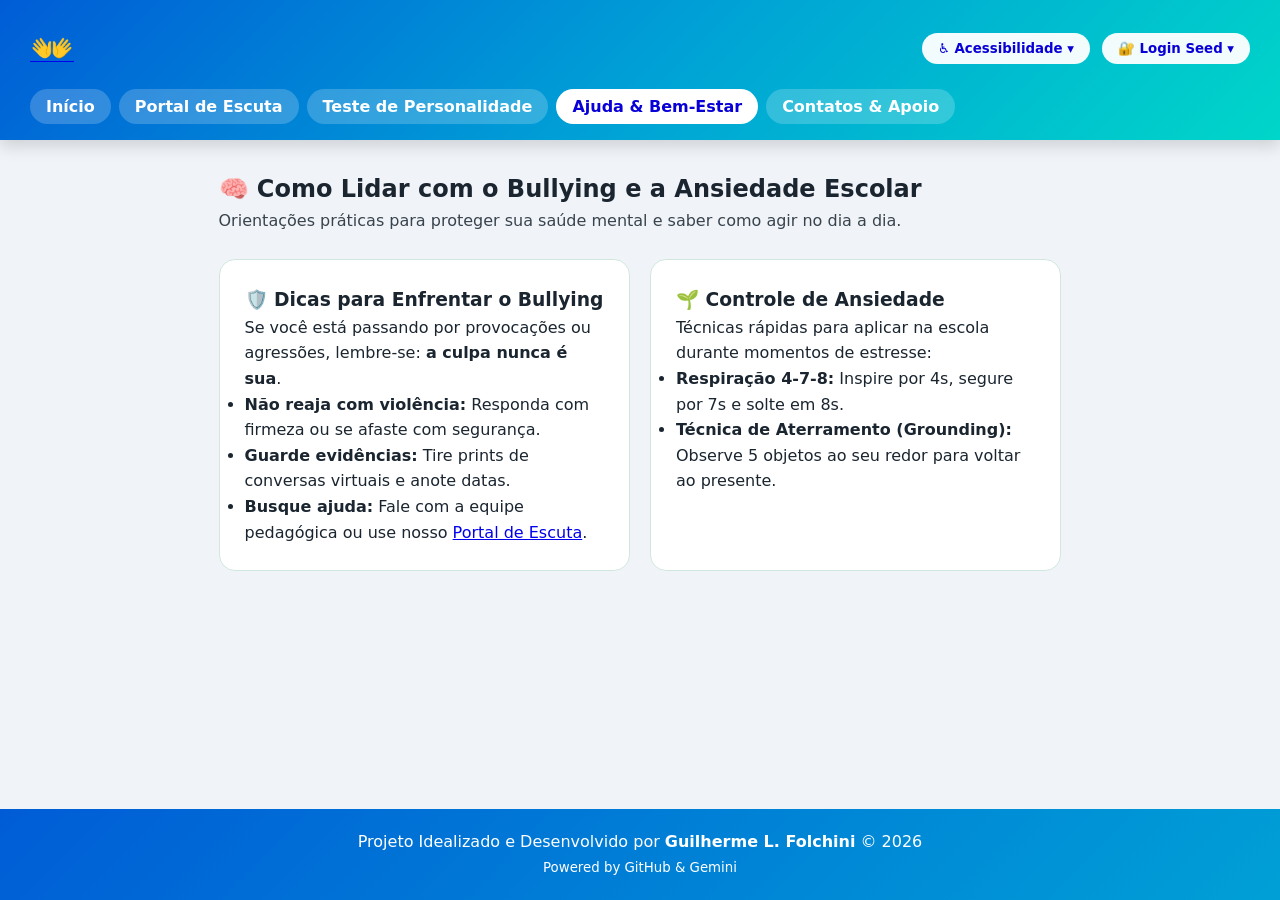
==== ajuda.html @ bba849e9 "V.1" ====
<!DOCTYPE html>
<html lang="pt-BR">
<head>
  <meta charset="UTF-8">
  <meta name="viewport" content="width=device-width, initial-scale=1.0">
  <title>Portal Ajuda Guarapuava - Ajuda & Bem-Estar</title>
  <link rel="stylesheet" href="style.css">
</head>
<body>

  <header>
    <div class="top-bar">
      <div class="logo">
        <a href="index.html" class="logo-link">
          <span class="logo-emoji">👐</span>
        </a>
      </div>
      
      <div class="top-bar-actions">
        <div class="accessibility-wrapper">
          <button id="btn-toggle-accessibility" class="btn-acc-toggle">♿ Acessibilidade ▾</button>
          <div id="accessibility-menu" class="accessibility-dropdown hidden">
            <button id="btn-font-increase">A+ Aumentar</button>
            <button id="btn-font-decrease">A- Diminuir</button>
            <button id="btn-dark-mode">🌙 Modo Escuro</button>
            <button id="btn-high-contrast">👁️ Alto Contraste</button>
          </div>
        </div>

        <div class="login-wrapper">
          <button id="btn-toggle-login" class="btn-login-toggle">🔐 Login Seed ▾</button>
          <div id="login-dropdown" class="login-dropdown-menu hidden">
            <div id="login-form-container">
              <h4>Acesso Seed PR</h4>
              <p class="login-subtext">Use sua conta <code>@escola.pr.gov.br</code></p>
              <form id="form-login-seed">
                <div class="role-selector">
                  <label class="role-option">
                    <input type="radio" name="tipo_usuario" value="aluno" checked>
                    <span class="role-box">🧑 Aluno</span>
                  </label>
                  <label class="role-option">
                    <input type="radio" name="tipo_usuario" value="professor">
                    <span class="role-box">👩‍🎓 Prof.</span>
                  </label>
                </div>
                <input type="email" id="email-seed" placeholder="seu.nome@escola.pr.gov.br" required>
                <input type="password" id="senha-seed" placeholder="••••••••" required>
                <button type="submit" class="btn-login-submit">Entrar</button>
              </form>
            </div>
            <div id="user-profile-badge" class="hidden"></div>
            <div id="login-feedback" class="hidden"></div>
          </div>
        </div>
      </div>
    </div>

    <nav class="main-nav">
      <ul>
        <li><a href="index.html">Início</a></li>
        <li><a href="denuncia.html">Portal de Escuta</a></li>
        <li><a href="teste.html">Teste de Personalidade</a></li>
        <li><a href="ajuda.html" class="active">Ajuda & Bem-Estar</a></li>
        <li><a href="contatos.html">Contatos & Apoio</a></li>
      </ul>
    </nav>
  </header>

  <main class="container">
    <h2>🧠 Como Lidar com o Bullying e a Ansiedade Escolar</h2>
    <p class="subtitle">Orientações práticas para proteger sua saúde mental e saber como agir no dia a dia.</p>

    <div class="help-cards-grid">
      <article class="info-card">
        <h3>🛡️ Dicas para Enfrentar o Bullying</h3>
        <p>Se você está passando por provocações ou agressões, lembre-se: <strong>a culpa nunca é sua</strong>.</p>
        <ul>
          <li><strong>Não reaja com violência:</strong> Responda com firmeza ou se afaste com segurança.</li>
          <li><strong>Guarde evidências:</strong> Tire prints de conversas virtuais e anote datas.</li>
          <li><strong>Busque ajuda:</strong> Fale com a equipe pedagógica ou use nosso <a href="denuncia.html">Portal de Escuta</a>.</li>
        </ul>
      </article>

      <article class="info-card">
        <h3>🌱 Controle de Ansiedade</h3>
        <p>Técnicas rápidas para aplicar na escola durante momentos de estresse:</p>
        <ul>
          <li><strong>Respiração 4-7-8:</strong> Inspire por 4s, segure por 7s e solte em 8s.</li>
          <li><strong>Técnica de Aterramento (Grounding):</strong> Observe 5 objetos ao seu redor para voltar ao presente.</li>
        </ul>
      </article>
    </div>
  </main>

  <button id="btn-back-to-top" title="Voltar ao topo">↑ Topo</button>

  <footer>
    <p>Projeto Idealizado e Desenvolvido por <strong>Guilherme L. Folchini</strong> &copy; 2026</p>
    <p class="powered-tag"><small>Powered by GitHub & Gemini</small></p>
  </footer>

  <script src="script.js"></script>
</body>
</html>
---- style.css ----
/* ===================================================
   1. PALETAS DE CORES & VARIÁVEIS
   =================================================== */
:root {
  --grad-1: #005CD6;
  --grad-2: #00A0D6;
  --grad-3: #00D6C9;
  
  --bg-color: #f0f4f8;
  --card-bg: #ffffff;
  --text-color: #1a2530;
  --primary-color: #005CD6;
  --border-color: #d1e7dd;
  --font-size-base: 16px;
  --header-bg: linear-gradient(135deg, var(--grad-1), var(--grad-2), var(--grad-3));
  --footer-bg: linear-gradient(135deg, var(--grad-1), var(--grad-2));
}

body.dark-mode {
  --bg-color: #26253D;
  --card-bg: #292933;
  --text-color: #f0f0f5;
  --primary-color: #0800D6;
  --border-color: #2F2D70;
  --header-bg: linear-gradient(135deg, #0800D6, #2521A3, #2F2D70);
  --footer-bg: linear-gradient(135deg, #2521A3, #0800D6);
}

body.high-contrast {
  --bg-color: #000000 !important;
  --card-bg: #000000 !important;
  --text-color: #ffff00 !important;
  --border-color: #ffffff !important;
  --header-bg: #000000 !important;
  --footer-bg: #000000 !important;
}

body.high-contrast .main-nav a,
body.high-contrast .btn-acc-toggle,
body.high-contrast .btn-login-toggle {
  background-color: #000000 !important;
  color: #ffff00 !important;
  border: 2px solid #ffff00 !important;
}

/* ===================================================
   2. RESET E ESTRUTURA BASE
   =================================================== */
* {
  box-sizing: border-box;
  margin: 0;
  padding: 0;
  font-family: 'Segoe UI', system-ui, -apple-system, sans-serif;
  transition: background 0.2s ease, color 0.2s ease;
}

html {
  font-size: var(--font-size-base);
  scroll-behavior: smooth;
}

body {
  background-color: var(--bg-color);
  color: var(--text-color);
  line-height: 1.6;
  min-height: 100vh;
  display: flex;
  flex-direction: column;
}

.container {
  max-width: 1100px;
  margin: 30px auto;
  padding: 0 20px;
  flex: 1;
}

.subtitle {
  margin-bottom: 25px;
  opacity: 0.85;
}

/* ===================================================
   3. HEADER & HERO CENTRALIZADO (THUMBNAIL STYLE)
   =================================================== */
header {
  background: var(--header-bg);
  padding: 20px 30px;
  box-shadow: 0 6px 15px rgba(0,0,0,0.15);
}

.top-bar {
  display: flex;
  justify-content: space-between;
  align-items: center;
}

.logo-emoji { font-size: 2.2rem; }

.top-bar-actions { display: flex; gap: 12px; }

.btn-acc-toggle, .btn-login-toggle {
  background: rgba(255, 255, 255, 0.95);
  color: #0800D6;
  border: none;
  padding: 8px 16px;
  border-radius: 20px;
  font-weight: bold;
  cursor: pointer;
}

.accessibility-wrapper, .login-wrapper { position: relative; }

.accessibility-dropdown, .login-dropdown-menu {
  position: absolute;
  right: 0;
  top: 45px;
  background: var(--card-bg);
  border: 1px solid var(--border-color);
  padding: 16px;
  border-radius: 12px;
  box-shadow: 0 8px 25px rgba(0,0,0,0.25);
  z-index: 1000;
  min-width: 280px;
}

.accessibility-dropdown button {
  width: 100%;
  margin-bottom: 6px;
  padding: 8px;
  background: var(--bg-color);
  color: var(--text-color);
  border: 1px solid var(--border-color);
  border-radius: 6px;
  cursor: pointer;
  text-align: left;
}

/* Perfil do Usuário no Dropdown */
.profile-card {
  text-align: center;
  padding: 10px;
}

.profile-avatar {
  font-size: 3rem;
  margin-bottom: 5px;
}

.profile-name {
  font-size: 1.1rem;
  font-weight: bold;
}

.profile-email {
  font-size: 0.8rem;
  opacity: 0.8;
  margin-bottom: 12px;
}

.btn-logout {
  background: #ff4d4f;
  color: white;
  border: none;
  padding: 6px 14px;
  border-radius: 6px;
  cursor: pointer;
  font-weight: bold;
}

.role-selector { display: flex; gap: 8px; margin-bottom: 10px; }
.role-option { flex: 1; cursor: pointer; }
.role-option input { display: none; }
.role-box { display: block; text-align: center; padding: 6px; border: 1px solid var(--border-color); border-radius: 6px; font-size: 0.85rem; font-weight: bold; }
.role-option input:checked + .role-box { border-color: #00D6C9; background-color: rgba(0, 214, 201, 0.15); }

.login-dropdown-menu input {
  width: 100%;
  padding: 8px;
  margin-bottom: 8px;
  border: 1px solid var(--border-color);
  border-radius: 6px;
  background: var(--bg-color);
  color: var(--text-color);
}

.btn-login-submit {
  width: 100%;
  background: var(--grad-1);
  color: #fff;
  border: none;
  padding: 8px;
  border-radius: 6px;
  font-weight: bold;
  cursor: pointer;
}

.main-nav ul {
  display: flex;
  list-style: none;
  margin-top: 18px;
  gap: 8px;
  flex-wrap: wrap;
}

.main-nav a {
  color: #ffffff;
  text-decoration: none;
  font-weight: 600;
  padding: 8px 16px;
  border-radius: 20px;
  background-color: rgba(255, 255, 255, 0.2);
}

.main-nav a:hover, .main-nav a.active {
  background-color: #ffffff;
  color: #0800D6;
}

/* STYLES HERO THUMBNAIL */
.hero-thumbnail {
  background: linear-gradient(135deg, rgba(0, 92, 214, 0.9), rgba(0, 214, 201, 0.8)), url('https://images.unsplash.com/photo-1522202176988-66273c2fd55f?auto=format&fit=crop&w=1200&q=80');
  background-size: cover;
  background-position: center;
  color: #ffffff;
  padding: 60px 30px;
  border-radius: 20px;
  text-align: center;
  box-shadow: 0 10px 30px rgba(0,0,0,0.2);
  margin-bottom: 35px;
}

.thumbnail-badge {
  display: inline-block;
  background: rgba(255,255,255,0.25);
  backdrop-filter: blur(5px);
  padding: 6px 16px;
  border-radius: 30px;
  font-size: 0.85rem;
  font-weight: 800;
  letter-spacing: 1px;
  margin-bottom: 15px;
}

.hero-main-title {
  font-size: 2.8rem;
  font-weight: 900;
  letter-spacing: -1px;
  margin-bottom: 15px;
  text-shadow: 0 4px 10px rgba(0,0,0,0.3);
}

.hero-description {
  font-size: 1.15rem;
  max-width: 750px;
  margin: 0 auto 25px auto;
  line-height: 1.6;
}

.hero-buttons {
  display: flex;
  gap: 15px;
  justify-content: center;
  flex-wrap: wrap;
}

.btn-hero-primary {
  background: #ffffff;
  color: #005CD6;
  padding: 12px 28px;
  border-radius: 30px;
  font-weight: 800;
  text-decoration: none;
  box-shadow: 0 4px 12px rgba(0,0,0,0.2);
}

.btn-hero-secondary {
  background: rgba(0, 0, 0, 0.4);
  color: #ffffff;
  border: 2px solid #ffffff;
  padding: 12px 28px;
  border-radius: 30px;
  font-weight: 800;
  text-decoration: none;
}

/* ===================================================
   4. PERGUNTAS DO TESTE & CARDS
   =================================================== */
.question-card {
  background: var(--bg-color);
  padding: 18px;
  border-radius: 10px;
  margin-bottom: 18px;
  border-left: 5px solid var(--grad-1);
}

.question-card p {
  font-weight: 700;
  margin-bottom: 10px;
}

.question-option {
  display: block;
  margin-bottom: 8px;
  cursor: pointer;
}

.message-box {
  padding: 15px;
  border-radius: 10px;
  margin-bottom: 20px;
  font-weight: 600;
}

.warning-box { background: #fff3cd; color: #856404; border: 1px solid #ffeeba; }
.info-box { background: #d1ecf1; color: #0c5460; border: 1px solid #bee5eb; }

.info-card, .form-container, .contact-card {
  background: var(--card-bg);
  padding: 25px;
  border-radius: 16px;
  margin-bottom: 20px;
  border: 1px solid var(--border-color);
}

.help-cards-grid, .contacts-grid {
  display: grid;
  grid-template-columns: repeat(auto-fit, minmax(280px, 1fr));
  gap: 20px;
}

.btn-primary, .btn-submit {
  display: inline-block;
  background: linear-gradient(90deg, var(--grad-1), var(--grad-2));
  color: #fff;
  padding: 12px 28px;
  border: none;
  border-radius: 30px;
  cursor: pointer;
  text-decoration: none;
  font-weight: bold;
}

.form-group { margin-bottom: 15px; }
.form-group label { display: block; font-weight: bold; margin-bottom: 5px; }
.form-group input, .form-group select, .form-group textarea {
  width: 100%;
  padding: 10px;
  border: 1px solid var(--border-color);
  border-radius: 6px;
  background: var(--bg-color);
  color: var(--text-color);
}

.hidden { display: none !important; }

#btn-back-to-top {
  position: fixed;
  bottom: 25px;
  right: 25px;
  background: var(--grad-1);
  color: #fff;
  border: none;
  padding: 12px 18px;
  border-radius: 50px;
  cursor: pointer;
  display: none;
}

footer {
  text-align: center;
  padding: 20px;
  background: var(--footer-bg);
  color: #fff;
  margin-top: auto;
}
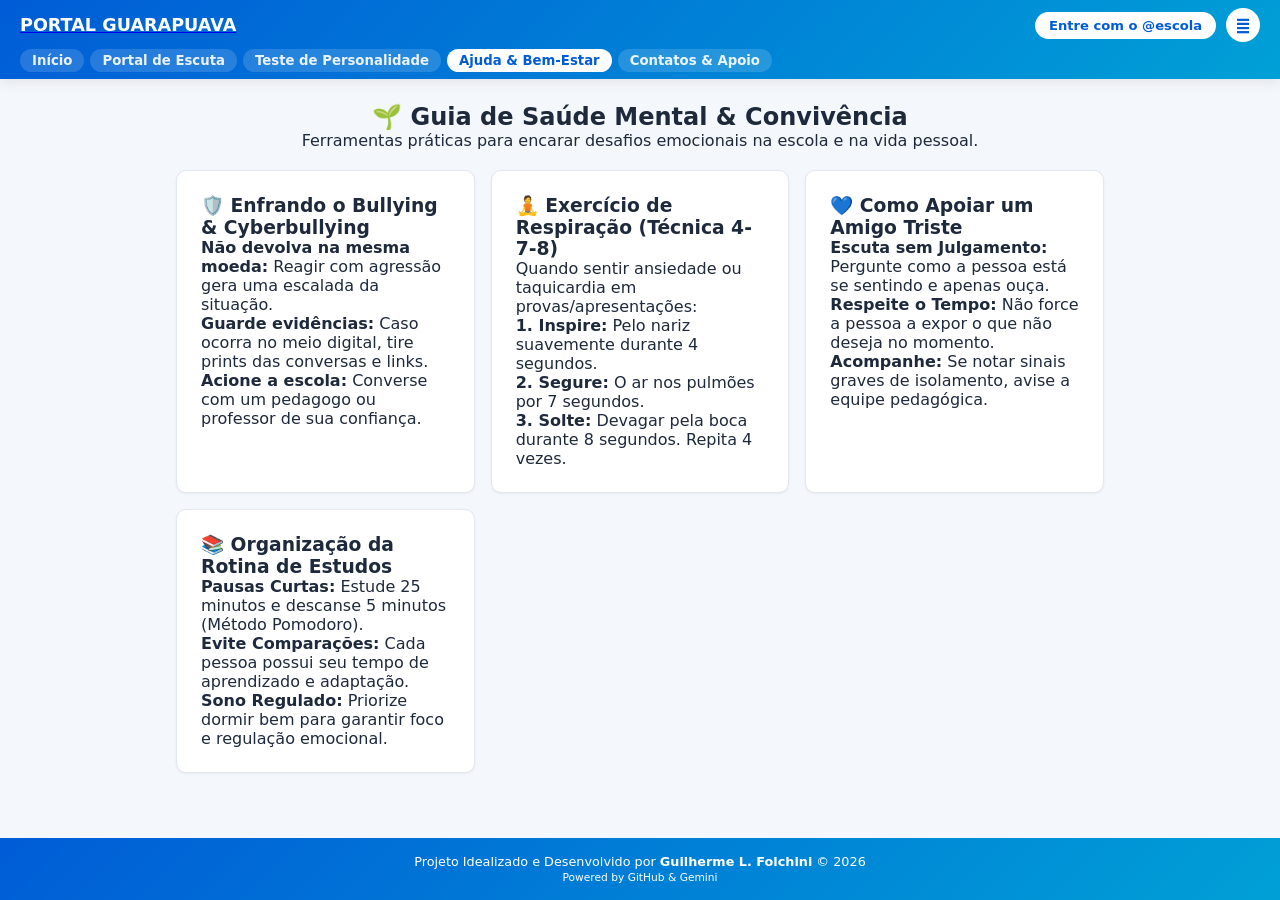
==== commit 399f68bf: "besta 2" ====
--- a/ajuda.html
+++ b/ajuda.html
@@ -11,46 +11,31 @@
   <header>
     <div class="top-bar">
       <div class="logo">
-        <a href="index.html" class="logo-link">
-          <span class="logo-emoji">👐</span>
-        </a>
+        <a href="index.html" class="logo-link"><span class="logo-text">PORTAL GUARAPUAVA</span></a>
       </div>
-      
       <div class="top-bar-actions">
-        <div class="accessibility-wrapper">
-          <button id="btn-toggle-accessibility" class="btn-acc-toggle">♿ Acessibilidade ▾</button>
-          <div id="accessibility-menu" class="accessibility-dropdown hidden">
-            <button id="btn-font-increase">A+ Aumentar</button>
-            <button id="btn-font-decrease">A- Diminuir</button>
-            <button id="btn-dark-mode">🌙 Modo Escuro</button>
-            <button id="btn-high-contrast">👁️ Alto Contraste</button>
-          </div>
-        </div>
-
         <div class="login-wrapper">
-          <button id="btn-toggle-login" class="btn-login-toggle">🔐 Login Seed ▾</button>
+          <button id="btn-toggle-login" class="btn-login-toggle">Entre com o @escola</button>
           <div id="login-dropdown" class="login-dropdown-menu hidden">
             <div id="login-form-container">
               <h4>Acesso Seed PR</h4>
-              <p class="login-subtext">Use sua conta <code>@escola.pr.gov.br</code></p>
               <form id="form-login-seed">
-                <div class="role-selector">
-                  <label class="role-option">
-                    <input type="radio" name="tipo_usuario" value="aluno" checked>
-                    <span class="role-box">🧑 Aluno</span>
-                  </label>
-                  <label class="role-option">
-                    <input type="radio" name="tipo_usuario" value="professor">
-                    <span class="role-box">👩‍🎓 Prof.</span>
-                  </label>
-                </div>
                 <input type="email" id="email-seed" placeholder="seu.nome@escola.pr.gov.br" required>
                 <input type="password" id="senha-seed" placeholder="••••••••" required>
                 <button type="submit" class="btn-login-submit">Entrar</button>
               </form>
             </div>
             <div id="user-profile-badge" class="hidden"></div>
-            <div id="login-feedback" class="hidden"></div>
+          </div>
+        </div>
+
+        <div class="accessibility-wrapper">
+          <button id="btn-toggle-accessibility" class="btn-acc-circle">≣</button>
+          <div id="accessibility-menu" class="accessibility-dropdown hidden">
+            <button id="btn-font-increase">A+ Aumentar Fonte</button>
+            <button id="btn-font-decrease">A- Diminuir Fonte</button>
+            <button id="btn-dark-mode">Modo Escuro</button>
+            <button id="btn-high-contrast">Alto Contraste</button>
           </div>
         </div>
       </div>
@@ -68,28 +53,40 @@
   </header>
 
   <main class="container">
-    <h2>🧠 Como Lidar com o Bullying e a Ansiedade Escolar</h2>
-    <p class="subtitle">Orientações práticas para proteger sua saúde mental e saber como agir no dia a dia.</p>
+    <div class="section-header">
+      <h2>🌱 Guia de Saúde Mental & Convivência</h2>
+      <p>Ferramentas práticas para encarar desafios emocionais na escola e na vida pessoal.</p>
+    </div>
 
-    <div class="help-cards-grid">
-      <article class="info-card">
-        <h3>🛡️ Dicas para Enfrentar o Bullying</h3>
-        <p>Se você está passando por provocações ou agressões, lembre-se: <strong>a culpa nunca é sua</strong>.</p>
-        <ul>
-          <li><strong>Não reaja com violência:</strong> Responda com firmeza ou se afaste com segurança.</li>
-          <li><strong>Guarde evidências:</strong> Tire prints de conversas virtuais e anote datas.</li>
-          <li><strong>Busque ajuda:</strong> Fale com a equipe pedagógica ou use nosso <a href="denuncia.html">Portal de Escuta</a>.</li>
-        </ul>
-      </article>
+    <div class="contacts-grid">
+      <div class="contact-card">
+        <h3>🛡️ Enfrando o Bullying & Cyberbullying</h3>
+        <p><strong>Não devolva na mesma moeda:</strong> Reagir com agressão gera uma escalada da situação.</p>
+        <p><strong>Guarde evidências:</strong> Caso ocorra no meio digital, tire prints das conversas e links.</p>
+        <p><strong>Acione a escola:</strong> Converse com um pedagogo ou professor de sua confiança.</p>
+      </div>
 
-      <article class="info-card">
-        <h3>🌱 Controle de Ansiedade</h3>
-        <p>Técnicas rápidas para aplicar na escola durante momentos de estresse:</p>
-        <ul>
-          <li><strong>Respiração 4-7-8:</strong> Inspire por 4s, segure por 7s e solte em 8s.</li>
-          <li><strong>Técnica de Aterramento (Grounding):</strong> Observe 5 objetos ao seu redor para voltar ao presente.</li>
-        </ul>
-      </article>
+      <div class="contact-card">
+        <h3>🧘 Exercício de Respiração (Técnica 4-7-8)</h3>
+        <p>Quando sentir ansiedade ou taquicardia em provas/apresentações:</p>
+        <p><strong>1. Inspire:</strong> Pelo nariz suavemente durante 4 segundos.</p>
+        <p><strong>2. Segure:</strong> O ar nos pulmões por 7 segundos.</p>
+        <p><strong>3. Solte:</strong> Devagar pela boca durante 8 segundos. Repita 4 vezes.</p>
+      </div>
+
+      <div class="contact-card">
+        <h3>💙 Como Apoiar um Amigo Triste</h3>
+        <p><strong>Escuta sem Julgamento:</strong> Pergunte como a pessoa está se sentindo e apenas ouça.</p>
+        <p><strong>Respeite o Tempo:</strong> Não force a pessoa a expor o que não deseja no momento.</p>
+        <p><strong>Acompanhe:</strong> Se notar sinais graves de isolamento, avise a equipe pedagógica.</p>
+      </div>
+
+      <div class="contact-card">
+        <h3>📚 Organização da Rotina de Estudos</h3>
+        <p><strong>Pausas Curtas:</strong> Estude 25 minutos e descanse 5 minutos (Método Pomodoro).</p>
+        <p><strong>Evite Comparações:</strong> Cada pessoa possui seu tempo de aprendizado e adaptação.</p>
+        <p><strong>Sono Regulado:</strong> Priorize dormir bem para garantir foco e regulação emocional.</p>
+      </div>
     </div>
   </main>
 
--- a/style.css
+++ b/style.css
@@ -1,92 +1,78 @@
 /* ===================================================
-   1. PALETAS DE CORES & VARIÁVEIS
+   1. VARIÁVEIS E TEMAS (DARK MODE & ALTO CONTRASTE)
    =================================================== */
 :root {
-  --grad-1: #005CD6;
-  --grad-2: #00A0D6;
-  --grad-3: #00D6C9;
-  
-  --bg-color: #f0f4f8;
-  --card-bg: #ffffff;
-  --text-color: #1a2530;
-  --primary-color: #005CD6;
-  --border-color: #d1e7dd;
-  --font-size-base: 16px;
-  --header-bg: linear-gradient(135deg, var(--grad-1), var(--grad-2), var(--grad-3));
-  --footer-bg: linear-gradient(135deg, var(--grad-1), var(--grad-2));
-}
-
+  --primary: #005CD6;
+  --primary-hover: #0046a3;
+  --bg-main: #f4f7fb;
+  --bg-card: #ffffff;
+  --bg-header: linear-gradient(135deg, #005CD6, #00A0D6);
+  --text-main: #1e293b;
+  --text-muted: #64748b;
+  --border-color: #e2e8f0;
+  --shadow-sm: 0 1px 3px rgba(0,0,0,0.06);
+  --shadow-md: 0 4px 12px rgba(0,0,0,0.08);
+  --radius: 10px;
+}
+
+/* Modo Escuro Corrigido */
 body.dark-mode {
-  --bg-color: #26253D;
-  --card-bg: #292933;
-  --text-color: #f0f0f5;
-  --primary-color: #0800D6;
-  --border-color: #2F2D70;
-  --header-bg: linear-gradient(135deg, #0800D6, #2521A3, #2F2D70);
-  --footer-bg: linear-gradient(135deg, #2521A3, #0800D6);
-}
-
+  --primary: #38bdf8;
+  --primary-hover: #0284c7;
+  --bg-main: #0f172a;
+  --bg-card: #1e293b;
+  --bg-header: linear-gradient(135deg, #0f172a, #1e293b);
+  --text-main: #f8fafc;
+  --text-muted: #94a3b8;
+  --border-color: #334155;
+  --shadow-sm: 0 1px 3px rgba(0,0,0,0.3);
+  --shadow-md: 0 4px 12px rgba(0,0,0,0.4);
+}
+
+/* Alto Contraste Corrigido */
 body.high-contrast {
-  --bg-color: #000000 !important;
-  --card-bg: #000000 !important;
-  --text-color: #ffff00 !important;
+  --primary: #ffff00;
+  --primary-hover: #ffffff;
+  --bg-main: #000000 !important;
+  --bg-card: #000000 !important;
+  --bg-header: #000000 !important;
+  --text-main: #ffff00 !important;
+  --text-muted: #ffffff !important;
   --border-color: #ffffff !important;
-  --header-bg: #000000 !important;
-  --footer-bg: #000000 !important;
-}
-
-body.high-contrast .main-nav a,
-body.high-contrast .btn-acc-toggle,
-body.high-contrast .btn-login-toggle {
-  background-color: #000000 !important;
-  color: #ffff00 !important;
-  border: 2px solid #ffff00 !important;
-}
-
-/* ===================================================
-   2. RESET E ESTRUTURA BASE
-   =================================================== */
+  --shadow-sm: none;
+  --shadow-md: none;
+}
+
+/* Reset Global */
 * {
   box-sizing: border-box;
   margin: 0;
   padding: 0;
   font-family: 'Segoe UI', system-ui, -apple-system, sans-serif;
+}
+
+body {
+  background-color: var(--bg-main);
+  color: var(--text-main);
+  min-height: 100vh;
+  display: flex;
+  flex-direction: column;
   transition: background 0.2s ease, color 0.2s ease;
 }
 
-html {
-  font-size: var(--font-size-base);
-  scroll-behavior: smooth;
-}
-
-body {
-  background-color: var(--bg-color);
-  color: var(--text-color);
-  line-height: 1.6;
-  min-height: 100vh;
-  display: flex;
-  flex-direction: column;
-}
-
-.container {
-  max-width: 1100px;
-  margin: 30px auto;
-  padding: 0 20px;
-  flex: 1;
-}
-
-.subtitle {
-  margin-bottom: 25px;
-  opacity: 0.85;
-}
+.hidden { display: none !important; }
 
 /* ===================================================
-   3. HEADER & HERO CENTRALIZADO (THUMBNAIL STYLE)
+   2. HEADER & TOP BAR
    =================================================== */
 header {
-  background: var(--header-bg);
-  padding: 20px 30px;
-  box-shadow: 0 6px 15px rgba(0,0,0,0.15);
+  background: var(--bg-header);
+  color: #fff;
+  padding: 8px 20px 10px 20px;
+  position: sticky;
+  top: 0;
+  z-index: 1000;
+  box-shadow: var(--shadow-md);
 }
 
 .top-bar {
@@ -95,283 +81,236 @@
   align-items: center;
 }
 
-.logo-emoji { font-size: 2.2rem; }
-
-.top-bar-actions { display: flex; gap: 12px; }
-
-.btn-acc-toggle, .btn-login-toggle {
-  background: rgba(255, 255, 255, 0.95);
-  color: #0800D6;
+.logo-text {
+  color: #fff;
+  font-weight: 800;
+  font-size: 1.1rem;
+  text-decoration: none;
+}
+
+.top-bar-actions {
+  display: flex;
+  align-items: center;
+  gap: 10px;
+}
+
+.btn-login-toggle {
+  background: #fff;
+  color: #005CD6;
   border: none;
-  padding: 8px 16px;
+  padding: 6px 14px;
   border-radius: 20px;
+  font-weight: 700;
+  font-size: 0.82rem;
+  cursor: pointer;
+  display: flex;
+  align-items: center;
+  gap: 8px;
+}
+
+.btn-acc-circle {
+  width: 34px;
+  height: 34px;
+  border-radius: 50%;
+  background: #fff;
+  color: #005CD6;
+  border: none;
+  font-size: 1.2rem;
+  cursor: pointer;
+  display: flex;
+  align-items: center;
+  justify-content: center;
   font-weight: bold;
-  cursor: pointer;
-}
-
+}
+
+/* Dropdowns */
 .accessibility-wrapper, .login-wrapper { position: relative; }
 
 .accessibility-dropdown, .login-dropdown-menu {
   position: absolute;
   right: 0;
-  top: 45px;
-  background: var(--card-bg);
+  top: 42px;
+  background: var(--bg-card);
   border: 1px solid var(--border-color);
   padding: 16px;
-  border-radius: 12px;
-  box-shadow: 0 8px 25px rgba(0,0,0,0.25);
-  z-index: 1000;
-  min-width: 280px;
+  border-radius: var(--radius);
+  box-shadow: var(--shadow-md);
+  min-width: 240px;
+  z-index: 2000;
 }
 
 .accessibility-dropdown button {
+  display: block;
   width: 100%;
+  padding: 8px;
   margin-bottom: 6px;
-  padding: 8px;
-  background: var(--bg-color);
-  color: var(--text-color);
-  border: 1px solid var(--border-color);
+  background: transparent;
+  border: 1px solid var(--border-color);
+  color: var(--text-main);
   border-radius: 6px;
   cursor: pointer;
+  font-weight: 600;
   text-align: left;
 }
 
-/* Perfil do Usuário no Dropdown */
-.profile-card {
-  text-align: center;
-  padding: 10px;
-}
-
-.profile-avatar {
-  font-size: 3rem;
-  margin-bottom: 5px;
-}
-
-.profile-name {
-  font-size: 1.1rem;
-  font-weight: bold;
-}
-
-.profile-email {
-  font-size: 0.8rem;
-  opacity: 0.8;
-  margin-bottom: 12px;
-}
-
-.btn-logout {
-  background: #ff4d4f;
-  color: white;
-  border: none;
-  padding: 6px 14px;
-  border-radius: 6px;
-  cursor: pointer;
-  font-weight: bold;
-}
-
-.role-selector { display: flex; gap: 8px; margin-bottom: 10px; }
+.role-selector { display: flex; gap: 8px; margin: 8px 0; }
 .role-option { flex: 1; cursor: pointer; }
 .role-option input { display: none; }
-.role-box { display: block; text-align: center; padding: 6px; border: 1px solid var(--border-color); border-radius: 6px; font-size: 0.85rem; font-weight: bold; }
-.role-option input:checked + .role-box { border-color: #00D6C9; background-color: rgba(0, 214, 201, 0.15); }
-
-.login-dropdown-menu input {
+.role-box {
+  display: block; text-align: center; padding: 4px;
+  border: 1px solid var(--border-color); border-radius: 4px;
+  font-size: 0.8rem; color: var(--text-muted);
+}
+.role-option input:checked + .role-box {
+  background: var(--primary); color: #fff; border-color: var(--primary);
+}
+
+.btn-login-submit {
+  width: 100%; padding: 8px; background: var(--primary); color: #fff;
+  border: none; border-radius: 4px; font-weight: bold; cursor: pointer;
+}
+
+.main-nav { margin-top: 8px; }
+.main-nav ul { display: flex; list-style: none; gap: 6px; flex-wrap: wrap; }
+.main-nav a {
+  color: rgba(255,255,255,0.9); text-decoration: none; font-weight: 600;
+  font-size: 0.83rem; padding: 4px 12px; border-radius: 14px; background: rgba(255,255,255,0.15);
+}
+.main-nav a.active, .main-nav a:hover { background: #fff; color: #005CD6; }
+
+/* ===================================================
+   3. ESTRUTURA E SEÇÕES
+   =================================================== */
+.container {
+  max-width: 960px;
+  margin: 24px auto;
+  padding: 0 16px;
+  flex: 1;
   width: 100%;
-  padding: 8px;
-  margin-bottom: 8px;
-  border: 1px solid var(--border-color);
-  border-radius: 6px;
-  background: var(--bg-color);
-  color: var(--text-color);
-}
-
-.btn-login-submit {
-  width: 100%;
-  background: var(--grad-1);
-  color: #fff;
-  border: none;
-  padding: 8px;
-  border-radius: 6px;
-  font-weight: bold;
-  cursor: pointer;
-}
-
-.main-nav ul {
-  display: flex;
-  list-style: none;
-  margin-top: 18px;
-  gap: 8px;
-  flex-wrap: wrap;
-}
-
-.main-nav a {
-  color: #ffffff;
-  text-decoration: none;
-  font-weight: 600;
-  padding: 8px 16px;
-  border-radius: 20px;
-  background-color: rgba(255, 255, 255, 0.2);
-}
-
-.main-nav a:hover, .main-nav a.active {
-  background-color: #ffffff;
-  color: #0800D6;
-}
-
-/* STYLES HERO THUMBNAIL */
-.hero-thumbnail {
-  background: linear-gradient(135deg, rgba(0, 92, 214, 0.9), rgba(0, 214, 201, 0.8)), url('https://images.unsplash.com/photo-1522202176988-66273c2fd55f?auto=format&fit=crop&w=1200&q=80');
-  background-size: cover;
-  background-position: center;
-  color: #ffffff;
-  padding: 60px 30px;
-  border-radius: 20px;
+}
+
+.section-header { margin-bottom: 20px; text-align: center; }
+.subtitle { color: var(--text-muted); font-size: 0.9rem; margin-top: 4px; }
+
+/* Hero Banner */
+.hero-card {
+  background: var(--bg-card);
+  border: 1px solid var(--border-color);
+  padding: 36px 24px;
+  border-radius: var(--radius);
   text-align: center;
-  box-shadow: 0 10px 30px rgba(0,0,0,0.2);
-  margin-bottom: 35px;
-}
-
-.thumbnail-badge {
-  display: inline-block;
-  background: rgba(255,255,255,0.25);
-  backdrop-filter: blur(5px);
-  padding: 6px 16px;
-  border-radius: 30px;
-  font-size: 0.85rem;
+  box-shadow: var(--shadow-sm);
+  margin-bottom: 24px;
+}
+
+.hero-tag {
+  background: rgba(0,92,214,0.1);
+  color: var(--primary);
+  font-size: 0.75rem;
   font-weight: 800;
-  letter-spacing: 1px;
-  margin-bottom: 15px;
-}
-
-.hero-main-title {
-  font-size: 2.8rem;
-  font-weight: 900;
-  letter-spacing: -1px;
-  margin-bottom: 15px;
-  text-shadow: 0 4px 10px rgba(0,0,0,0.3);
-}
-
-.hero-description {
-  font-size: 1.15rem;
-  max-width: 750px;
-  margin: 0 auto 25px auto;
-  line-height: 1.6;
-}
-
-.hero-buttons {
-  display: flex;
-  gap: 15px;
-  justify-content: center;
-  flex-wrap: wrap;
-}
-
-.btn-hero-primary {
-  background: #ffffff;
-  color: #005CD6;
-  padding: 12px 28px;
-  border-radius: 30px;
-  font-weight: 800;
-  text-decoration: none;
-  box-shadow: 0 4px 12px rgba(0,0,0,0.2);
-}
-
-.btn-hero-secondary {
-  background: rgba(0, 0, 0, 0.4);
-  color: #ffffff;
-  border: 2px solid #ffffff;
-  padding: 12px 28px;
-  border-radius: 30px;
-  font-weight: 800;
-  text-decoration: none;
-}
-
-/* ===================================================
-   4. PERGUNTAS DO TESTE & CARDS
-   =================================================== */
-.question-card {
-  background: var(--bg-color);
-  padding: 18px;
-  border-radius: 10px;
-  margin-bottom: 18px;
-  border-left: 5px solid var(--grad-1);
-}
-
-.question-card p {
-  font-weight: 700;
-  margin-bottom: 10px;
-}
-
-.question-option {
-  display: block;
-  margin-bottom: 8px;
-  cursor: pointer;
-}
-
-.message-box {
-  padding: 15px;
-  border-radius: 10px;
+  padding: 4px 12px;
+  border-radius: 12px;
+}
+
+.hero-title { font-size: 1.7rem; margin: 12px 0; color: var(--text-main); }
+.hero-text { color: var(--text-muted); max-width: 600px; margin: 0 auto 20px auto; font-size: 0.95rem; }
+.hero-actions { display: flex; justify-content: center; gap: 12px; flex-wrap: wrap; }
+
+.features-grid {
+  display: grid;
+  grid-template-columns: repeat(auto-fit, minmax(250px, 1fr));
+  gap: 16px;
+  margin-bottom: 30px;
+}
+
+.feature-item {
+  background: var(--bg-card);
+  border: 1px solid var(--border-color);
+  padding: 20px;
+  border-radius: var(--radius);
+  text-align: center;
+}
+
+.feature-icon { font-size: 2rem; margin-bottom: 8px; }
+
+/* Mural de Apoio */
+.mural-section { margin-top: 36px; }
+.mural-form-card {
+  background: var(--bg-card);
+  border: 1px solid var(--border-color);
+  padding: 20px;
+  border-radius: var(--radius);
   margin-bottom: 20px;
-  font-weight: 600;
-}
-
-.warning-box { background: #fff3cd; color: #856404; border: 1px solid #ffeeba; }
-.info-box { background: #d1ecf1; color: #0c5460; border: 1px solid #bee5eb; }
-
-.info-card, .form-container, .contact-card {
-  background: var(--card-bg);
-  padding: 25px;
-  border-radius: 16px;
-  margin-bottom: 20px;
-  border: 1px solid var(--border-color);
-}
-
-.help-cards-grid, .contacts-grid {
+}
+
+.mural-grid {
   display: grid;
-  grid-template-columns: repeat(auto-fit, minmax(280px, 1fr));
-  gap: 20px;
-}
-
-.btn-primary, .btn-submit {
-  display: inline-block;
-  background: linear-gradient(90deg, var(--grad-1), var(--grad-2));
-  color: #fff;
-  padding: 12px 28px;
-  border: none;
-  border-radius: 30px;
-  cursor: pointer;
-  text-decoration: none;
-  font-weight: bold;
-}
-
-.form-group { margin-bottom: 15px; }
-.form-group label { display: block; font-weight: bold; margin-bottom: 5px; }
-.form-group input, .form-group select, .form-group textarea {
-  width: 100%;
-  padding: 10px;
-  border: 1px solid var(--border-color);
-  border-radius: 6px;
-  background: var(--bg-color);
-  color: var(--text-color);
-}
-
-.hidden { display: none !important; }
+  grid-template-columns: repeat(auto-fit, minmax(260px, 1fr));
+  gap: 16px;
+}
+
+.mural-card {
+  background: var(--bg-card);
+  border: 1px solid var(--border-color);
+  padding: 16px;
+  border-radius: var(--radius);
+  box-shadow: var(--shadow-sm);
+}
+
+.mural-author { font-weight: 700; color: var(--primary); font-size: 0.88rem; margin-bottom: 6px; }
+.mural-text { font-size: 0.9rem; color: var(--text-main); line-height: 1.4; }
+
+/* Forms & UI Cards */
+.form-container, .contact-card {
+  background: var(--bg-card);
+  border: 1px solid var(--border-color);
+  padding: 24px;
+  border-radius: var(--radius);
+  box-shadow: var(--shadow-sm);
+}
+
+.form-group { margin-bottom: 16px; }
+.form-group label { display: block; font-weight: 600; font-size: 0.85rem; margin-bottom: 6px; }
+
+input[type="text"], input[type="email"], input[type="password"], select, textarea {
+  width: 100%; padding: 10px; border: 1px solid var(--border-color);
+  border-radius: 6px; background: var(--bg-main); color: var(--text-main); font-size: 0.9rem;
+}
+
+.btn-primary {
+  background: var(--primary); color: #fff; border: none; padding: 10px 20px;
+  border-radius: 6px; font-weight: 700; cursor: pointer; text-decoration: none; display: inline-block;
+}
+
+.btn-secondary {
+  background: transparent; color: var(--primary); border: 1px solid var(--primary);
+  padding: 10px 20px; border-radius: 6px; font-weight: 700; cursor: pointer; text-decoration: none; display: inline-block;
+}
+
+.contacts-grid { display: grid; grid-template-columns: repeat(auto-fit, minmax(270px, 1fr)); gap: 16px; }
+
+.alert-box { padding: 14px; border-radius: 6px; font-size: 0.88rem; margin-bottom: 16px; }
+.alert-box.warning { background: rgba(245, 158, 11, 0.15); border: 1px solid #f59e0b; color: #b45309; }
+.alert-box.info { background: rgba(0, 92, 214, 0.15); border: 1px solid var(--primary); color: var(--primary); }
+
+/* Toast & Modais */
+.toast-balao {
+  position: fixed; bottom: 20px; left: 50%; transform: translateX(-50%);
+  background: rgba(15, 23, 42, 0.9); color: #fff; padding: 8px 20px;
+  border-radius: 20px; font-size: 0.85rem; pointer-events: none; opacity: 0; transition: opacity 0.3s;
+}
+.toast-balao.show { opacity: 1; }
+
+.modal-overlay {
+  position: fixed; top:0; left:0; width:100%; height:100%;
+  background: rgba(0,0,0,0.5); display: flex; align-items: center; justify-content: center; z-index: 3000;
+}
+.modal-box { background: var(--bg-card); padding: 24px; border-radius: var(--radius); text-align: center; max-width: 400px; width: 90%; }
+.modal-buttons { display: flex; gap: 10px; justify-content: center; margin-top: 16px; }
 
 #btn-back-to-top {
-  position: fixed;
-  bottom: 25px;
-  right: 25px;
-  background: var(--grad-1);
-  color: #fff;
-  border: none;
-  padding: 12px 18px;
-  border-radius: 50px;
-  cursor: pointer;
-  display: none;
-}
-
-footer {
-  text-align: center;
-  padding: 20px;
-  background: var(--footer-bg);
-  color: #fff;
-  margin-top: auto;
-}+  position: fixed; bottom: 20px; right: 20px; background: var(--primary);
+  color: #fff; border: none; padding: 8px 14px; border-radius: 20px; cursor: pointer; display: none;
+}
+
+footer { text-align: center; padding: 16px; background: var(--bg-header); color: #fff; margin-top: auto; font-size: 0.8rem; }
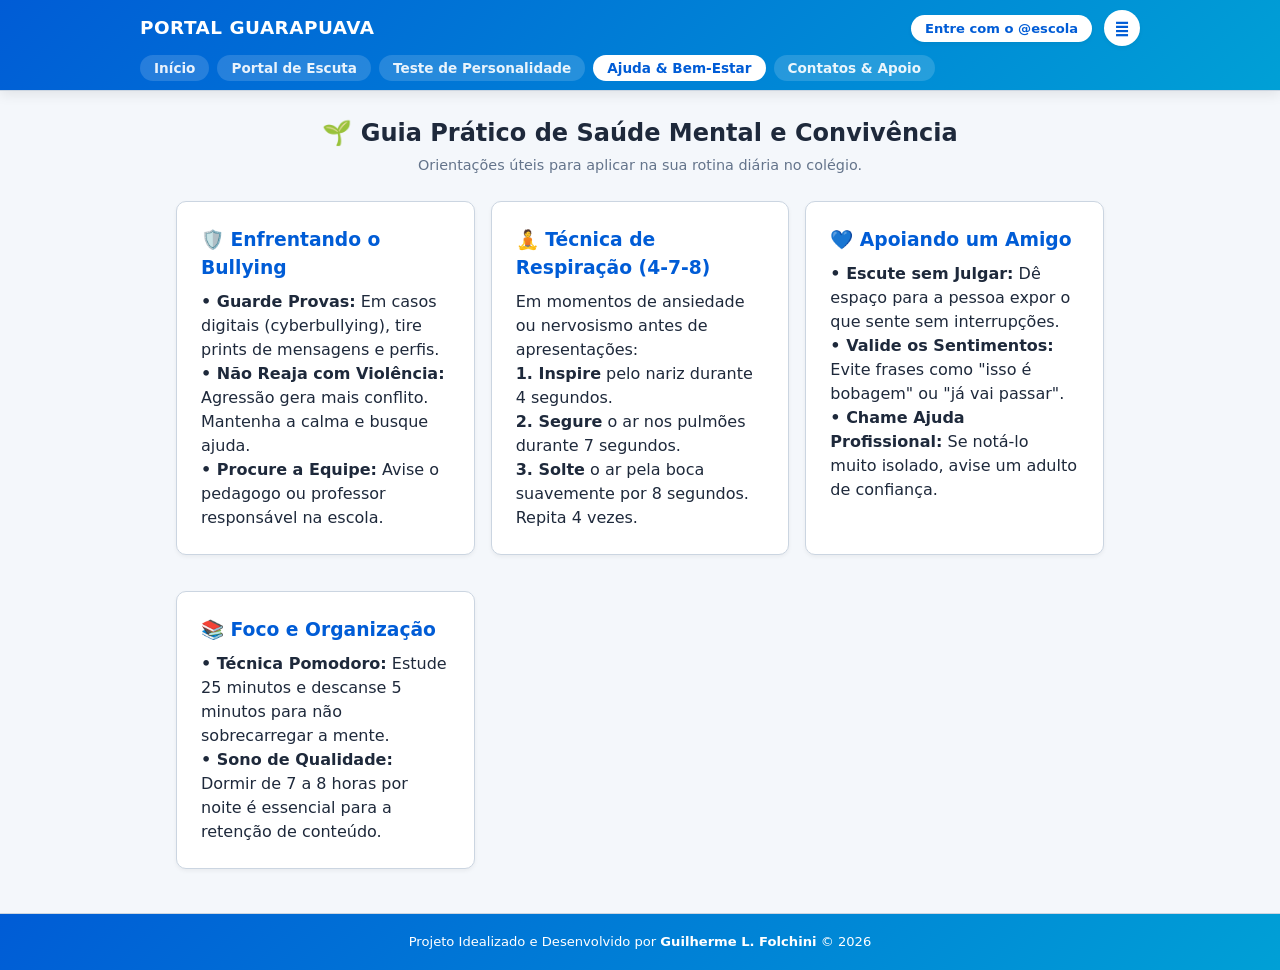
==== commit 2575a6d0: "betudos 2.3" ====
--- a/ajuda.html
+++ b/ajuda.html
@@ -3,7 +3,7 @@
 <head>
   <meta charset="UTF-8">
   <meta name="viewport" content="width=device-width, initial-scale=1.0">
-  <title>Portal Ajuda Guarapuava - Ajuda & Bem-Estar</title>
+  <title>Portal Guarapuava - Ajuda & Bem-Estar</title>
   <link rel="stylesheet" href="style.css">
 </head>
 <body>
@@ -11,18 +11,19 @@
   <header>
     <div class="top-bar">
       <div class="logo">
-        <a href="index.html" class="logo-link"><span class="logo-text">PORTAL GUARAPUAVA</span></a>
+        <a href="index.html" class="logo-link">PORTAL GUARAPUAVA</a>
       </div>
       <div class="top-bar-actions">
         <div class="login-wrapper">
           <button id="btn-toggle-login" class="btn-login-toggle">Entre com o @escola</button>
           <div id="login-dropdown" class="login-dropdown-menu hidden">
             <div id="login-form-container">
-              <h4>Acesso Seed PR</h4>
+              <h4 style="margin-bottom:4px; font-size:0.9rem;">Acesso Seed PR</h4>
+              <p style="font-size:0.75rem; color:var(--text-muted); margin-bottom:12px;">Utilize sua conta <code>@escola.pr.gov.br</code></p>
               <form id="form-login-seed">
-                <input type="email" id="email-seed" placeholder="seu.nome@escola.pr.gov.br" required>
-                <input type="password" id="senha-seed" placeholder="••••••••" required>
-                <button type="submit" class="btn-login-submit">Entrar</button>
+                <input type="email" id="email-seed" placeholder="seu.nome@escola.pr.gov.br" style="margin-bottom:10px;" required>
+                <input type="password" id="senha-seed" placeholder="••••••••" style="margin-bottom:12px;" required>
+                <button type="submit" class="btn-primary" style="width:100%; padding:8px;">Entrar</button>
               </form>
             </div>
             <div id="user-profile-badge" class="hidden"></div>
@@ -30,7 +31,7 @@
         </div>
 
         <div class="accessibility-wrapper">
-          <button id="btn-toggle-accessibility" class="btn-acc-circle">≣</button>
+          <button id="btn-toggle-accessibility" class="btn-acc-circle" title="Acessibilidade">≣</button>
           <div id="accessibility-menu" class="accessibility-dropdown hidden">
             <button id="btn-font-increase">A+ Aumentar Fonte</button>
             <button id="btn-font-decrease">A- Diminuir Fonte</button>
@@ -54,47 +55,45 @@
 
   <main class="container">
     <div class="section-header">
-      <h2>🌱 Guia de Saúde Mental & Convivência</h2>
-      <p>Ferramentas práticas para encarar desafios emocionais na escola e na vida pessoal.</p>
+      <h2>🌱 Guia Prático de Saúde Mental e Convivência</h2>
+      <p class="subtitle">Orientações úteis para aplicar na sua rotina diária no colégio.</p>
     </div>
 
     <div class="contacts-grid">
       <div class="contact-card">
-        <h3>🛡️ Enfrando o Bullying & Cyberbullying</h3>
-        <p><strong>Não devolva na mesma moeda:</strong> Reagir com agressão gera uma escalada da situação.</p>
-        <p><strong>Guarde evidências:</strong> Caso ocorra no meio digital, tire prints das conversas e links.</p>
-        <p><strong>Acione a escola:</strong> Converse com um pedagogo ou professor de sua confiança.</p>
+        <h3 style="color:var(--primary); margin-bottom:8px;">🛡️ Enfrentando o Bullying</h3>
+        <p><strong>• Guarde Provas:</strong> Em casos digitais (cyberbullying), tire prints de mensagens e perfis.</p>
+        <p><strong>• Não Reaja com Violência:</strong> Agressão gera mais conflito. Mantenha a calma e busque ajuda.</p>
+        <p><strong>• Procure a Equipe:</strong> Avise o pedagogo ou professor responsável na escola.</p>
       </div>
 
       <div class="contact-card">
-        <h3>🧘 Exercício de Respiração (Técnica 4-7-8)</h3>
-        <p>Quando sentir ansiedade ou taquicardia em provas/apresentações:</p>
-        <p><strong>1. Inspire:</strong> Pelo nariz suavemente durante 4 segundos.</p>
-        <p><strong>2. Segure:</strong> O ar nos pulmões por 7 segundos.</p>
-        <p><strong>3. Solte:</strong> Devagar pela boca durante 8 segundos. Repita 4 vezes.</p>
+        <h3 style="color:var(--primary); margin-bottom:8px;">🧘 Técnica de Respiração (4-7-8)</h3>
+        <p>Em momentos de ansiedade ou nervosismo antes de apresentações:</p>
+        <p><strong>1. Inspire</strong> pelo nariz durante 4 segundos.</p>
+        <p><strong>2. Segure</strong> o ar nos pulmões durante 7 segundos.</p>
+        <p><strong>3. Solte</strong> o ar pela boca suavemente por 8 segundos. Repita 4 vezes.</p>
       </div>
 
       <div class="contact-card">
-        <h3>💙 Como Apoiar um Amigo Triste</h3>
-        <p><strong>Escuta sem Julgamento:</strong> Pergunte como a pessoa está se sentindo e apenas ouça.</p>
-        <p><strong>Respeite o Tempo:</strong> Não force a pessoa a expor o que não deseja no momento.</p>
-        <p><strong>Acompanhe:</strong> Se notar sinais graves de isolamento, avise a equipe pedagógica.</p>
+        <h3 style="color:var(--primary); margin-bottom:8px;">💙 Apoiando um Amigo</h3>
+        <p><strong>• Escute sem Julgar:</strong> Dê espaço para a pessoa expor o que sente sem interrupções.</p>
+        <p><strong>• Valide os Sentimentos:</strong> Evite frases como "isso é bobagem" ou "já vai passar".</p>
+        <p><strong>• Chame Ajuda Profissional:</strong> Se notá-lo muito isolado, avise um adulto de confiança.</p>
       </div>
 
       <div class="contact-card">
-        <h3>📚 Organização da Rotina de Estudos</h3>
-        <p><strong>Pausas Curtas:</strong> Estude 25 minutos e descanse 5 minutos (Método Pomodoro).</p>
-        <p><strong>Evite Comparações:</strong> Cada pessoa possui seu tempo de aprendizado e adaptação.</p>
-        <p><strong>Sono Regulado:</strong> Priorize dormir bem para garantir foco e regulação emocional.</p>
+        <h3 style="color:var(--primary); margin-bottom:8px;">📚 Foco e Organização</h3>
+        <p><strong>• Técnica Pomodoro:</strong> Estude 25 minutos e descanse 5 minutos para não sobrecarregar a mente.</p>
+        <p><strong>• Sono de Qualidade:</strong> Dormir de 7 a 8 horas por noite é essencial para a retenção de conteúdo.</p>
       </div>
     </div>
   </main>
 
-  <button id="btn-back-to-top" title="Voltar ao topo">↑ Topo</button>
+  <button id="btn-back-to-top">↑ Topo</button>
 
   <footer>
     <p>Projeto Idealizado e Desenvolvido por <strong>Guilherme L. Folchini</strong> &copy; 2026</p>
-    <p class="powered-tag"><small>Powered by GitHub & Gemini</small></p>
   </footer>
 
   <script src="script.js"></script>
--- a/style.css
+++ b/style.css
@@ -1,16 +1,17 @@
 /* ===================================================
-   1. VARIÁVEIS E TEMAS (DARK MODE & ALTO CONTRASTE)
+   1. VARIÁVEIS DE DESIGN & TEMAS (LIGHT / DARK / CONTRASTE)
    =================================================== */
 :root {
   --primary: #005CD6;
-  --primary-hover: #0046a3;
+  --primary-hover: #0043a0;
   --bg-main: #f4f7fb;
   --bg-card: #ffffff;
+  --bg-input: #ffffff;
   --bg-header: linear-gradient(135deg, #005CD6, #00A0D6);
   --text-main: #1e293b;
   --text-muted: #64748b;
-  --border-color: #e2e8f0;
-  --shadow-sm: 0 1px 3px rgba(0,0,0,0.06);
+  --border-color: #cbd5e1;
+  --shadow-sm: 0 2px 4px rgba(0,0,0,0.05);
   --shadow-md: 0 4px 12px rgba(0,0,0,0.08);
   --radius: 10px;
 }
@@ -21,20 +22,22 @@
   --primary-hover: #0284c7;
   --bg-main: #0f172a;
   --bg-card: #1e293b;
+  --bg-input: #0f172a;
   --bg-header: linear-gradient(135deg, #0f172a, #1e293b);
   --text-main: #f8fafc;
   --text-muted: #94a3b8;
   --border-color: #334155;
-  --shadow-sm: 0 1px 3px rgba(0,0,0,0.3);
+  --shadow-sm: 0 2px 4px rgba(0,0,0,0.3);
   --shadow-md: 0 4px 12px rgba(0,0,0,0.4);
 }
 
-/* Alto Contraste Corrigido */
+/* Modo Alto Contraste Corrigido */
 body.high-contrast {
   --primary: #ffff00;
   --primary-hover: #ffffff;
   --bg-main: #000000 !important;
   --bg-card: #000000 !important;
+  --bg-input: #000000 !important;
   --bg-header: #000000 !important;
   --text-main: #ffff00 !important;
   --text-muted: #ffffff !important;
@@ -57,45 +60,55 @@
   min-height: 100vh;
   display: flex;
   flex-direction: column;
-  transition: background 0.2s ease, color 0.2s ease;
+  transition: background-color 0.2s ease, color 0.2s ease;
+  line-height: 1.5;
 }
 
 .hidden { display: none !important; }
 
 /* ===================================================
-   2. HEADER & TOP BAR
+   2. HEADER & MENU SUPERIOR
    =================================================== */
 header {
   background: var(--bg-header);
-  color: #fff;
-  padding: 8px 20px 10px 20px;
+  color: #ffffff;
+  padding: 10px 20px;
   position: sticky;
   top: 0;
   z-index: 1000;
   box-shadow: var(--shadow-md);
+  border-bottom: 1px solid var(--border-color);
 }
 
 .top-bar {
   display: flex;
   justify-content: space-between;
   align-items: center;
-}
-
-.logo-text {
-  color: #fff;
+  max-width: 1000px;
+  margin: 0 auto;
+  width: 100%;
+}
+
+.logo-link {
+  text-decoration: none;
+  color: #ffffff;
   font-weight: 800;
-  font-size: 1.1rem;
-  text-decoration: none;
+  font-size: 1.15rem;
+  letter-spacing: 0.5px;
+}
+
+body.high-contrast .logo-link {
+  color: #ffff00 !important;
 }
 
 .top-bar-actions {
   display: flex;
   align-items: center;
-  gap: 10px;
+  gap: 12px;
 }
 
 .btn-login-toggle {
-  background: #fff;
+  background: #ffffff;
   color: #005CD6;
   border: none;
   padding: 6px 14px;
@@ -106,13 +119,19 @@
   display: flex;
   align-items: center;
   gap: 8px;
+  box-shadow: var(--shadow-sm);
+  transition: transform 0.2s;
+}
+
+.btn-login-toggle:hover {
+  transform: translateY(-1px);
 }
 
 .btn-acc-circle {
-  width: 34px;
-  height: 34px;
+  width: 36px;
+  height: 36px;
   border-radius: 50%;
-  background: #fff;
+  background: #ffffff;
   color: #005CD6;
   border: none;
   font-size: 1.2rem;
@@ -121,28 +140,29 @@
   align-items: center;
   justify-content: center;
   font-weight: bold;
-}
-
-/* Dropdowns */
+  box-shadow: var(--shadow-sm);
+}
+
+/* Dropdowns Position */
 .accessibility-wrapper, .login-wrapper { position: relative; }
 
 .accessibility-dropdown, .login-dropdown-menu {
   position: absolute;
   right: 0;
-  top: 42px;
+  top: 46px;
   background: var(--bg-card);
   border: 1px solid var(--border-color);
   padding: 16px;
   border-radius: var(--radius);
   box-shadow: var(--shadow-md);
-  min-width: 240px;
+  min-width: 260px;
   z-index: 2000;
 }
 
 .accessibility-dropdown button {
   display: block;
   width: 100%;
-  padding: 8px;
+  padding: 8px 12px;
   margin-bottom: 6px;
   background: transparent;
   border: 1px solid var(--border-color);
@@ -151,35 +171,52 @@
   cursor: pointer;
   font-weight: 600;
   text-align: left;
-}
-
-.role-selector { display: flex; gap: 8px; margin: 8px 0; }
-.role-option { flex: 1; cursor: pointer; }
-.role-option input { display: none; }
-.role-box {
-  display: block; text-align: center; padding: 4px;
-  border: 1px solid var(--border-color); border-radius: 4px;
-  font-size: 0.8rem; color: var(--text-muted);
-}
-.role-option input:checked + .role-box {
-  background: var(--primary); color: #fff; border-color: var(--primary);
-}
-
-.btn-login-submit {
-  width: 100%; padding: 8px; background: var(--primary); color: #fff;
-  border: none; border-radius: 4px; font-weight: bold; cursor: pointer;
-}
-
-.main-nav { margin-top: 8px; }
-.main-nav ul { display: flex; list-style: none; gap: 6px; flex-wrap: wrap; }
+  font-size: 0.85rem;
+}
+
+.accessibility-dropdown button:hover {
+  background: var(--primary);
+  color: #ffffff;
+}
+
+/* Menu de Navegação */
+.main-nav {
+  max-width: 1000px;
+  margin: 10px auto 0 auto;
+  width: 100%;
+}
+
+.main-nav ul {
+  display: flex;
+  list-style: none;
+  gap: 8px;
+  flex-wrap: wrap;
+}
+
 .main-nav a {
-  color: rgba(255,255,255,0.9); text-decoration: none; font-weight: 600;
-  font-size: 0.83rem; padding: 4px 12px; border-radius: 14px; background: rgba(255,255,255,0.15);
-}
-.main-nav a.active, .main-nav a:hover { background: #fff; color: #005CD6; }
+  color: rgba(255,255,255,0.9);
+  text-decoration: none;
+  font-weight: 600;
+  font-size: 0.85rem;
+  padding: 5px 14px;
+  border-radius: 16px;
+  background: rgba(255,255,255,0.15);
+  transition: all 0.2s;
+}
+
+.main-nav a.active, .main-nav a:hover {
+  background: #ffffff;
+  color: #005CD6;
+}
+
+body.high-contrast .main-nav a.active, 
+body.high-contrast .main-nav a:hover {
+  background: #ffff00;
+  color: #000000;
+}
 
 /* ===================================================
-   3. ESTRUTURA E SEÇÕES
+   3. CONTEÚDO PRINCIPAL E CARDS
    =================================================== */
 .container {
   max-width: 960px;
@@ -189,10 +226,18 @@
   width: 100%;
 }
 
-.section-header { margin-bottom: 20px; text-align: center; }
-.subtitle { color: var(--text-muted); font-size: 0.9rem; margin-top: 4px; }
-
-/* Hero Banner */
+.section-header {
+  margin-bottom: 24px;
+  text-align: center;
+}
+
+.subtitle {
+  color: var(--text-muted);
+  font-size: 0.9rem;
+  margin-top: 4px;
+}
+
+/* Hero Section (Index) */
 .hero-card {
   background: var(--bg-card);
   border: 1px solid var(--border-color);
@@ -204,49 +249,76 @@
 }
 
 .hero-tag {
-  background: rgba(0,92,214,0.1);
+  background: rgba(0,92,214,0.12);
   color: var(--primary);
   font-size: 0.75rem;
   font-weight: 800;
   padding: 4px 12px;
   border-radius: 12px;
-}
-
-.hero-title { font-size: 1.7rem; margin: 12px 0; color: var(--text-main); }
-.hero-text { color: var(--text-muted); max-width: 600px; margin: 0 auto 20px auto; font-size: 0.95rem; }
-.hero-actions { display: flex; justify-content: center; gap: 12px; flex-wrap: wrap; }
-
+  display: inline-block;
+  margin-bottom: 12px;
+}
+
+.hero-title {
+  font-size: 1.8rem;
+  margin-bottom: 12px;
+  color: var(--text-main);
+}
+
+.hero-text {
+  color: var(--text-muted);
+  max-width: 620px;
+  margin: 0 auto 24px auto;
+  font-size: 0.95rem;
+}
+
+.hero-actions {
+  display: flex;
+  justify-content: center;
+  gap: 12px;
+  flex-wrap: wrap;
+}
+
+/* Feature Grid */
 .features-grid {
-  display: grid;
-  grid-template-columns: repeat(auto-fit, minmax(250px, 1fr));
-  gap: 16px;
-  margin-bottom: 30px;
-}
-
-.feature-item {
-  background: var(--bg-card);
-  border: 1px solid var(--border-color);
-  padding: 20px;
-  border-radius: var(--radius);
-  text-align: center;
-}
-
-.feature-icon { font-size: 2rem; margin-bottom: 8px; }
-
-/* Mural de Apoio */
-.mural-section { margin-top: 36px; }
-.mural-form-card {
-  background: var(--bg-card);
-  border: 1px solid var(--border-color);
-  padding: 20px;
-  border-radius: var(--radius);
-  margin-bottom: 20px;
-}
-
-.mural-grid {
   display: grid;
   grid-template-columns: repeat(auto-fit, minmax(260px, 1fr));
   gap: 16px;
+  margin-bottom: 32px;
+}
+
+.feature-item {
+  background: var(--bg-card);
+  border: 1px solid var(--border-color);
+  padding: 20px;
+  border-radius: var(--radius);
+  text-align: center;
+  box-shadow: var(--shadow-sm);
+}
+
+.feature-icon {
+  font-size: 2.2rem;
+  margin-bottom: 8px;
+}
+
+/* Mural de Apoio */
+.mural-section {
+  margin-top: 32px;
+}
+
+.mural-form-card {
+  background: var(--bg-card);
+  border: 1px solid var(--border-color);
+  padding: 20px;
+  border-radius: var(--radius);
+  margin-bottom: 20px;
+  box-shadow: var(--shadow-sm);
+}
+
+.mural-grid {
+  display: grid;
+  grid-template-columns: repeat(auto-fit, minmax(280px, 1fr));
+  gap: 16px;
 }
 
 .mural-card {
@@ -257,60 +329,196 @@
   box-shadow: var(--shadow-sm);
 }
 
-.mural-author { font-weight: 700; color: var(--primary); font-size: 0.88rem; margin-bottom: 6px; }
-.mural-text { font-size: 0.9rem; color: var(--text-main); line-height: 1.4; }
-
-/* Forms & UI Cards */
+.mural-author {
+  font-weight: 700;
+  color: var(--primary);
+  font-size: 0.88rem;
+  margin-bottom: 6px;
+}
+
+.mural-text {
+  font-size: 0.9rem;
+  color: var(--text-main);
+}
+
+/* Formulários & Cards Genéricos */
 .form-container, .contact-card {
   background: var(--bg-card);
   border: 1px solid var(--border-color);
   padding: 24px;
   border-radius: var(--radius);
   box-shadow: var(--shadow-sm);
-}
-
-.form-group { margin-bottom: 16px; }
-.form-group label { display: block; font-weight: 600; font-size: 0.85rem; margin-bottom: 6px; }
+  margin-bottom: 20px;
+}
+
+.form-group {
+  margin-bottom: 16px;
+}
+
+.form-group label {
+  display: block;
+  font-weight: 600;
+  font-size: 0.85rem;
+  margin-bottom: 6px;
+  color: var(--text-main);
+}
 
 input[type="text"], input[type="email"], input[type="password"], select, textarea {
-  width: 100%; padding: 10px; border: 1px solid var(--border-color);
-  border-radius: 6px; background: var(--bg-main); color: var(--text-main); font-size: 0.9rem;
-}
-
+  width: 100%;
+  padding: 10px 12px;
+  border: 1px solid var(--border-color);
+  border-radius: 6px;
+  background-color: var(--bg-input);
+  color: var(--text-main);
+  font-size: 0.9rem;
+}
+
+input:focus, select:focus, textarea:focus {
+  outline: 2px solid var(--primary);
+}
+
+/* Botões */
 .btn-primary {
-  background: var(--primary); color: #fff; border: none; padding: 10px 20px;
-  border-radius: 6px; font-weight: 700; cursor: pointer; text-decoration: none; display: inline-block;
+  background: var(--primary);
+  color: #ffffff;
+  border: none;
+  padding: 10px 20px;
+  border-radius: 6px;
+  font-weight: 700;
+  font-size: 0.9rem;
+  cursor: pointer;
+  text-decoration: none;
+  display: inline-block;
+  transition: background 0.2s;
+}
+
+.btn-primary:hover {
+  background: var(--primary-hover);
+}
+
+body.high-contrast .btn-primary {
+  background: #ffff00;
+  color: #000000;
 }
 
 .btn-secondary {
-  background: transparent; color: var(--primary); border: 1px solid var(--primary);
-  padding: 10px 20px; border-radius: 6px; font-weight: 700; cursor: pointer; text-decoration: none; display: inline-block;
-}
-
-.contacts-grid { display: grid; grid-template-columns: repeat(auto-fit, minmax(270px, 1fr)); gap: 16px; }
-
-.alert-box { padding: 14px; border-radius: 6px; font-size: 0.88rem; margin-bottom: 16px; }
-.alert-box.warning { background: rgba(245, 158, 11, 0.15); border: 1px solid #f59e0b; color: #b45309; }
-.alert-box.info { background: rgba(0, 92, 214, 0.15); border: 1px solid var(--primary); color: var(--primary); }
-
-/* Toast & Modais */
+  background: transparent;
+  color: var(--primary);
+  border: 1px solid var(--primary);
+  padding: 10px 20px;
+  border-radius: 6px;
+  font-weight: 700;
+  font-size: 0.9rem;
+  cursor: pointer;
+  text-decoration: none;
+  display: inline-block;
+}
+
+.contacts-grid {
+  display: grid;
+  grid-template-columns: repeat(auto-fit, minmax(270px, 1fr));
+  gap: 16px;
+}
+
+/* Caixas de Alerta */
+.alert-box {
+  padding: 14px 18px;
+  border-radius: 6px;
+  font-size: 0.88rem;
+  margin-bottom: 18px;
+}
+
+.alert-box.warning {
+  background: rgba(245, 158, 11, 0.15);
+  border: 1px solid #f59e0b;
+  color: #b45309;
+}
+
+body.dark-mode .alert-box.warning {
+  color: #fbbf24;
+}
+
+.alert-box.info {
+  background: rgba(0, 92, 214, 0.12);
+  border: 1px solid var(--primary);
+  color: var(--text-main);
+}
+
+/* Componentes Flutuantes */
 .toast-balao {
-  position: fixed; bottom: 20px; left: 50%; transform: translateX(-50%);
-  background: rgba(15, 23, 42, 0.9); color: #fff; padding: 8px 20px;
-  border-radius: 20px; font-size: 0.85rem; pointer-events: none; opacity: 0; transition: opacity 0.3s;
-}
-.toast-balao.show { opacity: 1; }
+  position: fixed;
+  bottom: 24px;
+  left: 50%;
+  transform: translateX(-50%);
+  background: #0f172a;
+  color: #ffffff;
+  padding: 8px 20px;
+  border-radius: 20px;
+  font-size: 0.85rem;
+  font-weight: 600;
+  z-index: 3000;
+  opacity: 0;
+  pointer-events: none;
+  transition: opacity 0.3s ease;
+  box-shadow: var(--shadow-md);
+}
+
+.toast-balao.show {
+  opacity: 1;
+}
 
 .modal-overlay {
-  position: fixed; top:0; left:0; width:100%; height:100%;
-  background: rgba(0,0,0,0.5); display: flex; align-items: center; justify-content: center; z-index: 3000;
-}
-.modal-box { background: var(--bg-card); padding: 24px; border-radius: var(--radius); text-align: center; max-width: 400px; width: 90%; }
-.modal-buttons { display: flex; gap: 10px; justify-content: center; margin-top: 16px; }
+  position: fixed;
+  top: 0;
+  left: 0;
+  width: 100%;
+  height: 100%;
+  background: rgba(0,0,0,0.5);
+  display: flex;
+  align-items: center;
+  justify-content: center;
+  z-index: 3000;
+}
+
+.modal-box {
+  background: var(--bg-card);
+  padding: 24px;
+  border-radius: var(--radius);
+  text-align: center;
+  max-width: 400px;
+  width: 90%;
+  border: 1px solid var(--border-color);
+  box-shadow: var(--shadow-md);
+}
+
+.modal-buttons {
+  display: flex;
+  gap: 10px;
+  justify-content: center;
+  margin-top: 18px;
+}
 
 #btn-back-to-top {
-  position: fixed; bottom: 20px; right: 20px; background: var(--primary);
-  color: #fff; border: none; padding: 8px 14px; border-radius: 20px; cursor: pointer; display: none;
-}
-
-footer { text-align: center; padding: 16px; background: var(--bg-header); color: #fff; margin-top: auto; font-size: 0.8rem; }+  position: fixed;
+  bottom: 20px;
+  right: 20px;
+  background: var(--primary);
+  color: #ffffff;
+  border: none;
+  padding: 8px 16px;
+  border-radius: 20px;
+  cursor: pointer;
+  font-weight: 700;
+  box-shadow: var(--shadow-md);
+  display: none;
+}
+
+footer {
+  text-align: center;
+  padding: 18px;
+  background: var(--bg-header);
+  color: #ffffff;
+  margin-top: auto;
+  font-size: 0.82rem;
+  border-top: 1px solid var(--border-color);
+}
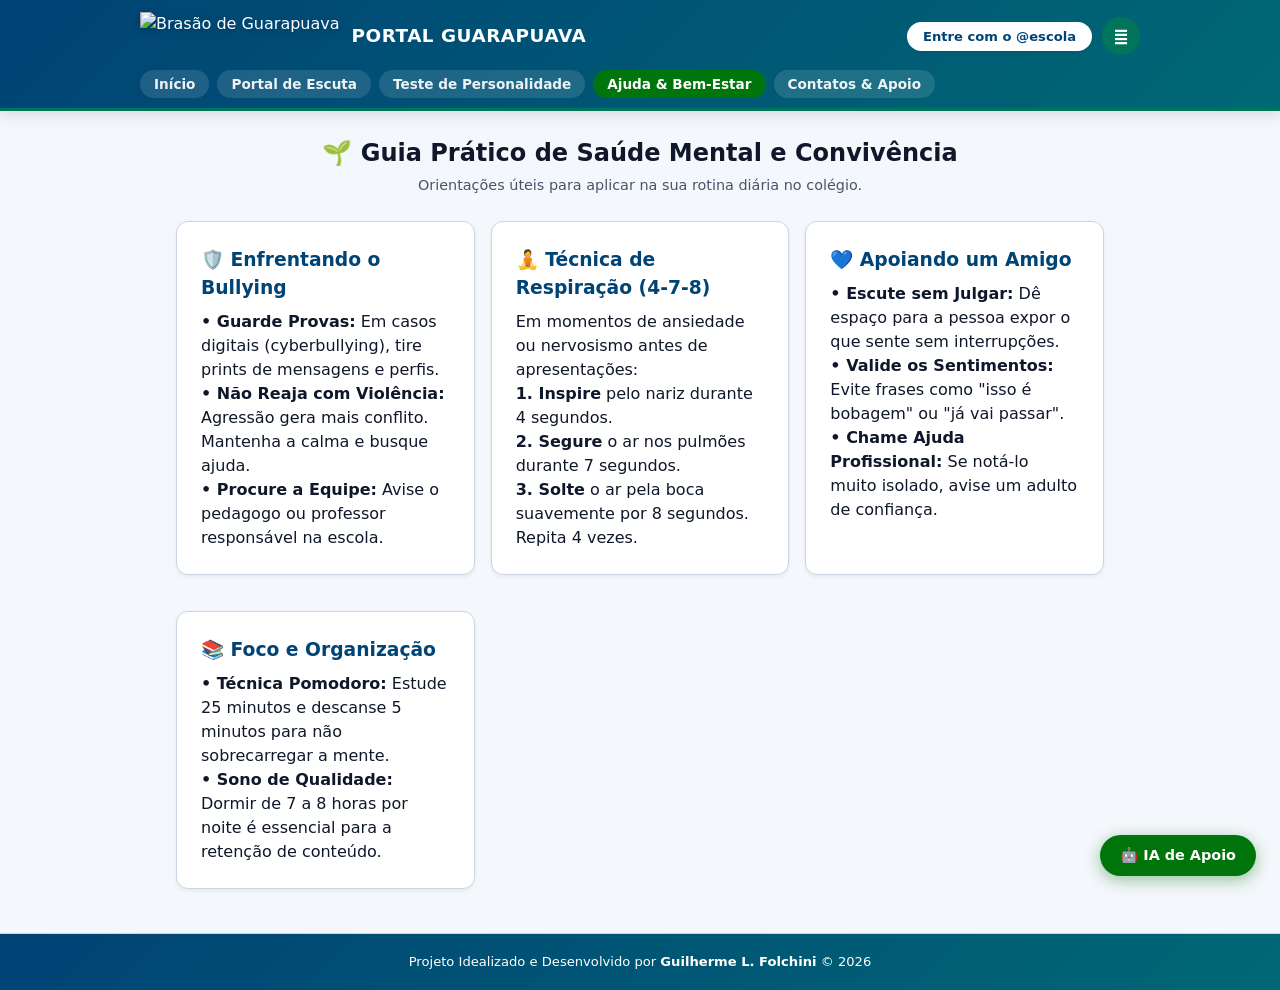
==== commit a7fbf530: "V.3" ====
--- a/ajuda.html
+++ b/ajuda.html
@@ -10,7 +10,8 @@
 
   <header>
     <div class="top-bar">
-      <div class="logo">
+      <div class="brand-container">
+        <img src="image_f3b6c3.png" alt="Brasão de Guarapuava" class="brasao-img">
         <a href="index.html" class="logo-link">PORTAL GUARAPUAVA</a>
       </div>
       <div class="top-bar-actions">
@@ -61,14 +62,14 @@
 
     <div class="contacts-grid">
       <div class="contact-card">
-        <h3 style="color:var(--primary); margin-bottom:8px;">🛡️ Enfrentando o Bullying</h3>
+        <h3 style="color:var(--g-blue); margin-bottom:8px;">🛡️ Enfrentando o Bullying</h3>
         <p><strong>• Guarde Provas:</strong> Em casos digitais (cyberbullying), tire prints de mensagens e perfis.</p>
         <p><strong>• Não Reaja com Violência:</strong> Agressão gera mais conflito. Mantenha a calma e busque ajuda.</p>
         <p><strong>• Procure a Equipe:</strong> Avise o pedagogo ou professor responsável na escola.</p>
       </div>
 
       <div class="contact-card">
-        <h3 style="color:var(--primary); margin-bottom:8px;">🧘 Técnica de Respiração (4-7-8)</h3>
+        <h3 style="color:var(--g-blue); margin-bottom:8px;">🧘 Técnica de Respiração (4-7-8)</h3>
         <p>Em momentos de ansiedade ou nervosismo antes de apresentações:</p>
         <p><strong>1. Inspire</strong> pelo nariz durante 4 segundos.</p>
         <p><strong>2. Segure</strong> o ar nos pulmões durante 7 segundos.</p>
@@ -76,19 +77,37 @@
       </div>
 
       <div class="contact-card">
-        <h3 style="color:var(--primary); margin-bottom:8px;">💙 Apoiando um Amigo</h3>
+        <h3 style="color:var(--g-blue); margin-bottom:8px;">💙 Apoiando um Amigo</h3>
         <p><strong>• Escute sem Julgar:</strong> Dê espaço para a pessoa expor o que sente sem interrupções.</p>
         <p><strong>• Valide os Sentimentos:</strong> Evite frases como "isso é bobagem" ou "já vai passar".</p>
         <p><strong>• Chame Ajuda Profissional:</strong> Se notá-lo muito isolado, avise um adulto de confiança.</p>
       </div>
 
       <div class="contact-card">
-        <h3 style="color:var(--primary); margin-bottom:8px;">📚 Foco e Organização</h3>
+        <h3 style="color:var(--g-blue); margin-bottom:8px;">📚 Foco e Organização</h3>
         <p><strong>• Técnica Pomodoro:</strong> Estude 25 minutos e descanse 5 minutos para não sobrecarregar a mente.</p>
         <p><strong>• Sono de Qualidade:</strong> Dormir de 7 a 8 horas por noite é essencial para a retenção de conteúdo.</p>
       </div>
     </div>
   </main>
+
+  <button id="btn-toggle-ai-chat" class="ai-widget-button">🤖 IA de Apoio</button>
+
+  <div id="ai-chat-window" class="ai-chat-window hidden">
+    <div class="ai-chat-header">
+      <h4>🤖 GuaraBot - Assistente Estudantil</h4>
+      <button id="btn-close-ai" class="btn-close-chat">&times;</button>
+    </div>
+    <div id="ai-chat-messages" class="ai-chat-messages">
+      <div class="chat-msg bot">
+        Olá! Quer aprender técnicas de relaxamento ou dicas de estudo? Pergunte para mim!
+      </div>
+    </div>
+    <div class="ai-chat-input-area">
+      <input type="text" id="input-ai-msg" placeholder="Digite sua dúvida aqui...">
+      <button id="btn-send-ai">Enviar</button>
+    </div>
+  </div>
 
   <button id="btn-back-to-top">↑ Topo</button>
 
--- a/style.css
+++ b/style.css
@@ -1,40 +1,43 @@
 /* ===================================================
-   1. VARIÁVEIS DE DESIGN & TEMAS (LIGHT / DARK / CONTRASTE)
+   1. VARIÁVEIS DE DESIGN & PALETA GUARAPUAVA
    =================================================== */
 :root {
-  --primary: #005CD6;
-  --primary-hover: #0043a0;
+  --g-blue: #004375;
+  --g-teal: #006875;
+  --g-green: #00750C;
+  --g-emerald: #00755B;
+  
+  --primary: var(--g-blue);
+  --primary-hover: #002d50;
   --bg-main: #f4f7fb;
   --bg-card: #ffffff;
   --bg-input: #ffffff;
-  --bg-header: linear-gradient(135deg, #005CD6, #00A0D6);
-  --text-main: #1e293b;
-  --text-muted: #64748b;
+  --bg-header: linear-gradient(135deg, #004375, #006875);
+  --text-main: #0f172a;
+  --text-muted: #475569;
   --border-color: #cbd5e1;
-  --shadow-sm: 0 2px 4px rgba(0,0,0,0.05);
-  --shadow-md: 0 4px 12px rgba(0,0,0,0.08);
-  --radius: 10px;
-}
-
-/* Modo Escuro Corrigido */
+  --shadow-sm: 0 2px 4px rgba(0,0,0,0.06);
+  --shadow-md: 0 4px 14px rgba(0,0,0,0.12);
+  --radius: 12px;
+}
+
+/* Modo Escuro */
 body.dark-mode {
   --primary: #38bdf8;
   --primary-hover: #0284c7;
-  --bg-main: #0f172a;
+  --bg-main: #0b1329;
   --bg-card: #1e293b;
   --bg-input: #0f172a;
-  --bg-header: linear-gradient(135deg, #0f172a, #1e293b);
+  --bg-header: linear-gradient(135deg, #07162c, #0d2838);
   --text-main: #f8fafc;
   --text-muted: #94a3b8;
   --border-color: #334155;
-  --shadow-sm: 0 2px 4px rgba(0,0,0,0.3);
-  --shadow-md: 0 4px 12px rgba(0,0,0,0.4);
-}
-
-/* Modo Alto Contraste Corrigido */
+  --shadow-sm: 0 2px 4px rgba(0,0,0,0.4);
+  --shadow-md: 0 4px 14px rgba(0,0,0,0.5);
+}
+
+/* Modo Alto Contraste */
 body.high-contrast {
-  --primary: #ffff00;
-  --primary-hover: #ffffff;
   --bg-main: #000000 !important;
   --bg-card: #000000 !important;
   --bg-input: #000000 !important;
@@ -46,7 +49,6 @@
   --shadow-md: none;
 }
 
-/* Reset Global */
 * {
   box-sizing: border-box;
   margin: 0;
@@ -60,24 +62,24 @@
   min-height: 100vh;
   display: flex;
   flex-direction: column;
-  transition: background-color 0.2s ease, color 0.2s ease;
+  transition: background-color 0.2s, color 0.2s;
   line-height: 1.5;
 }
 
 .hidden { display: none !important; }
 
 /* ===================================================
-   2. HEADER & MENU SUPERIOR
+   2. HEADER, BRASÃO & MENU NAVEGAÇÃO
    =================================================== */
 header {
   background: var(--bg-header);
   color: #ffffff;
-  padding: 10px 20px;
+  padding: 12px 20px;
   position: sticky;
   top: 0;
   z-index: 1000;
   box-shadow: var(--shadow-md);
-  border-bottom: 1px solid var(--border-color);
+  border-bottom: 3px solid var(--g-emerald);
 }
 
 .top-bar {
@@ -89,6 +91,19 @@
   width: 100%;
 }
 
+.brand-container {
+  display: flex;
+  align-items: center;
+  gap: 12px;
+}
+
+.brasao-img {
+  height: 48px;
+  width: auto;
+  object-fit: contain;
+  filter: drop-shadow(0px 2px 4px rgba(0,0,0,0.25));
+}
+
 .logo-link {
   text-decoration: none;
   color: #ffffff;
@@ -97,42 +112,35 @@
   letter-spacing: 0.5px;
 }
 
-body.high-contrast .logo-link {
-  color: #ffff00 !important;
-}
+body.high-contrast .logo-link { color: #ffff00 !important; }
 
 .top-bar-actions {
   display: flex;
   align-items: center;
-  gap: 12px;
+  gap: 10px;
 }
 
 .btn-login-toggle {
   background: #ffffff;
-  color: #005CD6;
-  border: none;
-  padding: 6px 14px;
+  color: var(--g-blue);
+  border: none;
+  padding: 7px 16px;
   border-radius: 20px;
   font-weight: 700;
   font-size: 0.82rem;
   cursor: pointer;
-  display: flex;
-  align-items: center;
-  gap: 8px;
   box-shadow: var(--shadow-sm);
   transition: transform 0.2s;
 }
 
-.btn-login-toggle:hover {
-  transform: translateY(-1px);
-}
+.btn-login-toggle:hover { transform: translateY(-1px); }
 
 .btn-acc-circle {
-  width: 36px;
-  height: 36px;
+  width: 38px;
+  height: 38px;
   border-radius: 50%;
-  background: #ffffff;
-  color: #005CD6;
+  background: var(--g-emerald);
+  color: #ffffff;
   border: none;
   font-size: 1.2rem;
   cursor: pointer;
@@ -140,16 +148,14 @@
   align-items: center;
   justify-content: center;
   font-weight: bold;
-  box-shadow: var(--shadow-sm);
-}
-
-/* Dropdowns Position */
+}
+
 .accessibility-wrapper, .login-wrapper { position: relative; }
 
 .accessibility-dropdown, .login-dropdown-menu {
   position: absolute;
   right: 0;
-  top: 46px;
+  top: 50px;
   background: var(--bg-card);
   border: 1px solid var(--border-color);
   padding: 16px;
@@ -162,7 +168,7 @@
 .accessibility-dropdown button {
   display: block;
   width: 100%;
-  padding: 8px 12px;
+  padding: 9px 12px;
   margin-bottom: 6px;
   background: transparent;
   border: 1px solid var(--border-color);
@@ -175,14 +181,13 @@
 }
 
 .accessibility-dropdown button:hover {
-  background: var(--primary);
-  color: #ffffff;
-}
-
-/* Menu de Navegação */
+  background: var(--g-blue);
+  color: #ffffff;
+}
+
 .main-nav {
   max-width: 1000px;
-  margin: 10px auto 0 auto;
+  margin: 12px auto 0 auto;
   width: 100%;
 }
 
@@ -194,19 +199,19 @@
 }
 
 .main-nav a {
-  color: rgba(255,255,255,0.9);
+  color: rgba(255,255,255,0.92);
   text-decoration: none;
   font-weight: 600;
   font-size: 0.85rem;
-  padding: 5px 14px;
+  padding: 6px 14px;
   border-radius: 16px;
-  background: rgba(255,255,255,0.15);
+  background: rgba(255,255,255,0.12);
   transition: all 0.2s;
 }
 
 .main-nav a.active, .main-nav a:hover {
-  background: #ffffff;
-  color: #005CD6;
+  background: var(--g-green);
+  color: #ffffff;
 }
 
 body.high-contrast .main-nav a.active, 
@@ -216,7 +221,7 @@
 }
 
 /* ===================================================
-   3. CONTEÚDO PRINCIPAL E CARDS
+   3. CONTEÚDO PRINCIPAL, CARDS E FORMULÁRIOS
    =================================================== */
 .container {
   max-width: 960px;
@@ -237,10 +242,12 @@
   margin-top: 4px;
 }
 
-/* Hero Section (Index) */
 .hero-card {
   background: var(--bg-card);
-  border: 1px solid var(--border-color);
+  border-left: 6px solid var(--g-green);
+  border-right: 1px solid var(--border-color);
+  border-top: 1px solid var(--border-color);
+  border-bottom: 1px solid var(--border-color);
   padding: 36px 24px;
   border-radius: var(--radius);
   text-align: center;
@@ -249,9 +256,9 @@
 }
 
 .hero-tag {
-  background: rgba(0,92,214,0.12);
-  color: var(--primary);
-  font-size: 0.75rem;
+  background: rgba(0, 117, 12, 0.12);
+  color: var(--g-green);
+  font-size: 0.78rem;
   font-weight: 800;
   padding: 4px 12px;
   border-radius: 12px;
@@ -279,7 +286,6 @@
   flex-wrap: wrap;
 }
 
-/* Feature Grid */
 .features-grid {
   display: grid;
   grid-template-columns: repeat(auto-fit, minmax(260px, 1fr));
@@ -301,7 +307,6 @@
   margin-bottom: 8px;
 }
 
-/* Mural de Apoio */
 .mural-section {
   margin-top: 32px;
 }
@@ -324,6 +329,7 @@
 .mural-card {
   background: var(--bg-card);
   border: 1px solid var(--border-color);
+  border-top: 3px solid var(--g-emerald);
   padding: 16px;
   border-radius: var(--radius);
   box-shadow: var(--shadow-sm);
@@ -331,7 +337,7 @@
 
 .mural-author {
   font-weight: 700;
-  color: var(--primary);
+  color: var(--g-blue);
   font-size: 0.88rem;
   margin-bottom: 6px;
 }
@@ -341,7 +347,6 @@
   color: var(--text-main);
 }
 
-/* Formulários & Cards Genéricos */
 .form-container, .contact-card {
   background: var(--bg-card);
   border: 1px solid var(--border-color);
@@ -374,12 +379,11 @@
 }
 
 input:focus, select:focus, textarea:focus {
-  outline: 2px solid var(--primary);
-}
-
-/* Botões */
+  outline: 2px solid var(--g-blue);
+}
+
 .btn-primary {
-  background: var(--primary);
+  background: var(--g-blue);
   color: #ffffff;
   border: none;
   padding: 10px 20px;
@@ -392,9 +396,7 @@
   transition: background 0.2s;
 }
 
-.btn-primary:hover {
-  background: var(--primary-hover);
-}
+.btn-primary:hover { background: var(--primary-hover); }
 
 body.high-contrast .btn-primary {
   background: #ffff00;
@@ -402,9 +404,9 @@
 }
 
 .btn-secondary {
-  background: transparent;
-  color: var(--primary);
-  border: 1px solid var(--primary);
+  background: var(--g-green);
+  color: #ffffff;
+  border: none;
   padding: 10px 20px;
   border-radius: 6px;
   font-weight: 700;
@@ -420,7 +422,6 @@
   gap: 16px;
 }
 
-/* Caixas de Alerta */
 .alert-box {
   padding: 14px 18px;
   border-radius: 6px;
@@ -434,17 +435,130 @@
   color: #b45309;
 }
 
-body.dark-mode .alert-box.warning {
-  color: #fbbf24;
-}
+body.dark-mode .alert-box.warning { color: #fbbf24; }
 
 .alert-box.info {
-  background: rgba(0, 92, 214, 0.12);
-  border: 1px solid var(--primary);
-  color: var(--text-main);
-}
-
-/* Componentes Flutuantes */
+  background: rgba(0, 104, 117, 0.12);
+  border: 1px solid var(--g-teal);
+  color: var(--text-main);
+}
+
+/* ===================================================
+   4. SISTEMA DE IA (GUARABOT WIDGET CHAT) & MODAIS
+   =================================================== */
+.ai-widget-button {
+  position: fixed;
+  bottom: 24px;
+  right: 24px;
+  background: var(--g-green);
+  color: #ffffff;
+  border: none;
+  padding: 12px 20px;
+  border-radius: 30px;
+  font-weight: 700;
+  font-size: 0.9rem;
+  cursor: pointer;
+  box-shadow: 0 4px 16px rgba(0, 117, 12, 0.4);
+  display: flex;
+  align-items: center;
+  gap: 8px;
+  z-index: 2500;
+  transition: transform 0.2s;
+}
+
+.ai-widget-button:hover { transform: scale(1.04); }
+
+.ai-chat-window {
+  position: fixed;
+  bottom: 85px;
+  right: 24px;
+  width: 340px;
+  height: 460px;
+  background: var(--bg-card);
+  border: 1px solid var(--border-color);
+  border-radius: var(--radius);
+  box-shadow: var(--shadow-md);
+  display: flex;
+  flex-direction: column;
+  z-index: 2500;
+  overflow: hidden;
+}
+
+.ai-chat-header {
+  background: var(--g-blue);
+  color: #ffffff;
+  padding: 12px 16px;
+  display: flex;
+  justify-content: space-between;
+  align-items: center;
+}
+
+.ai-chat-header h4 { font-size: 0.95rem; display: flex; align-items: center; gap: 6px; }
+
+.btn-close-chat {
+  background: transparent;
+  border: none;
+  color: #ffffff;
+  font-size: 1.2rem;
+  cursor: pointer;
+}
+
+.ai-chat-messages {
+  flex: 1;
+  padding: 14px;
+  overflow-y: auto;
+  display: flex;
+  flex-direction: column;
+  gap: 10px;
+  font-size: 0.88rem;
+}
+
+.chat-msg {
+  max-width: 82%;
+  padding: 9px 13px;
+  border-radius: 12px;
+  line-height: 1.4;
+}
+
+.chat-msg.bot {
+  background: rgba(0, 104, 117, 0.12);
+  color: var(--text-main);
+  align-self: flex-start;
+  border-bottom-left-radius: 2px;
+}
+
+.chat-msg.user {
+  background: var(--g-blue);
+  color: #ffffff;
+  align-self: flex-end;
+  border-bottom-right-radius: 2px;
+}
+
+.ai-chat-input-area {
+  padding: 10px;
+  border-top: 1px solid var(--border-color);
+  display: flex;
+  gap: 6px;
+}
+
+.ai-chat-input-area input {
+  flex: 1;
+  padding: 8px 12px;
+  border: 1px solid var(--border-color);
+  border-radius: 20px;
+  outline: none;
+}
+
+.ai-chat-input-area button {
+  background: var(--g-green);
+  color: #ffffff;
+  border: none;
+  padding: 8px 14px;
+  border-radius: 20px;
+  font-weight: bold;
+  cursor: pointer;
+}
+
 .toast-balao {
   position: fixed;
   bottom: 24px;
@@ -463,9 +577,7 @@
   box-shadow: var(--shadow-md);
 }
 
-.toast-balao.show {
-  opacity: 1;
-}
+.toast-balao.show { opacity: 1; }
 
 .modal-overlay {
   position: fixed;
@@ -500,9 +612,9 @@
 
 #btn-back-to-top {
   position: fixed;
-  bottom: 20px;
-  right: 20px;
-  background: var(--primary);
+  bottom: 85px;
+  left: 20px;
+  background: var(--g-blue);
   color: #ffffff;
   border: none;
   padding: 8px 16px;
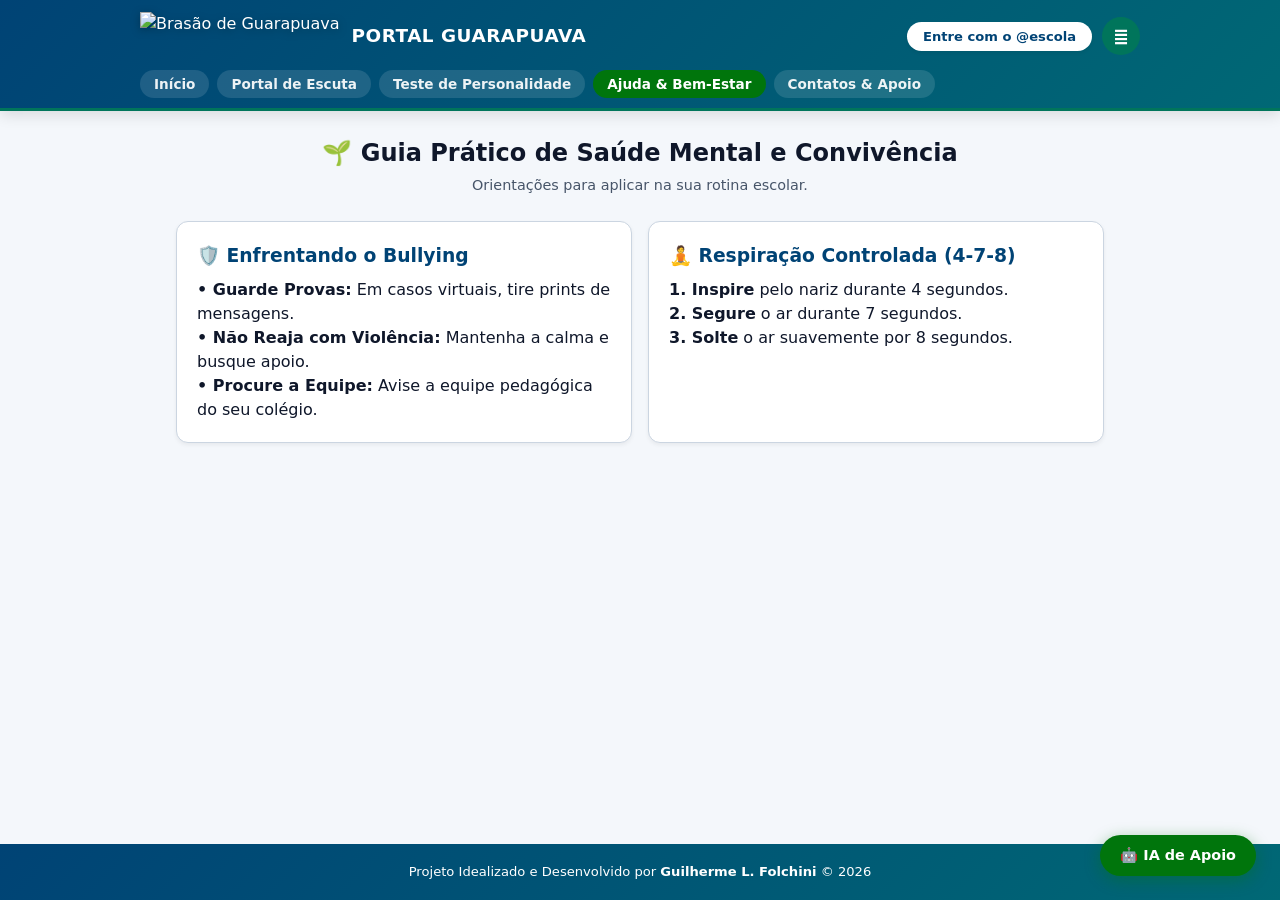
==== commit 1742b419: "v.3.1" ====
--- a/ajuda.html
+++ b/ajuda.html
@@ -57,36 +57,22 @@
   <main class="container">
     <div class="section-header">
       <h2>🌱 Guia Prático de Saúde Mental e Convivência</h2>
-      <p class="subtitle">Orientações úteis para aplicar na sua rotina diária no colégio.</p>
+      <p class="subtitle">Orientações para aplicar na sua rotina escolar.</p>
     </div>
 
     <div class="contacts-grid">
       <div class="contact-card">
         <h3 style="color:var(--g-blue); margin-bottom:8px;">🛡️ Enfrentando o Bullying</h3>
-        <p><strong>• Guarde Provas:</strong> Em casos digitais (cyberbullying), tire prints de mensagens e perfis.</p>
-        <p><strong>• Não Reaja com Violência:</strong> Agressão gera mais conflito. Mantenha a calma e busque ajuda.</p>
-        <p><strong>• Procure a Equipe:</strong> Avise o pedagogo ou professor responsável na escola.</p>
+        <p><strong>• Guarde Provas:</strong> Em casos virtuais, tire prints de mensagens.</p>
+        <p><strong>• Não Reaja com Violência:</strong> Mantenha a calma e busque apoio.</p>
+        <p><strong>• Procure a Equipe:</strong> Avise a equipe pedagógica do seu colégio.</p>
       </div>
 
       <div class="contact-card">
-        <h3 style="color:var(--g-blue); margin-bottom:8px;">🧘 Técnica de Respiração (4-7-8)</h3>
-        <p>Em momentos de ansiedade ou nervosismo antes de apresentações:</p>
+        <h3 style="color:var(--g-blue); margin-bottom:8px;">🧘 Respiração Controlada (4-7-8)</h3>
         <p><strong>1. Inspire</strong> pelo nariz durante 4 segundos.</p>
-        <p><strong>2. Segure</strong> o ar nos pulmões durante 7 segundos.</p>
-        <p><strong>3. Solte</strong> o ar pela boca suavemente por 8 segundos. Repita 4 vezes.</p>
-      </div>
-
-      <div class="contact-card">
-        <h3 style="color:var(--g-blue); margin-bottom:8px;">💙 Apoiando um Amigo</h3>
-        <p><strong>• Escute sem Julgar:</strong> Dê espaço para a pessoa expor o que sente sem interrupções.</p>
-        <p><strong>• Valide os Sentimentos:</strong> Evite frases como "isso é bobagem" ou "já vai passar".</p>
-        <p><strong>• Chame Ajuda Profissional:</strong> Se notá-lo muito isolado, avise um adulto de confiança.</p>
-      </div>
-
-      <div class="contact-card">
-        <h3 style="color:var(--g-blue); margin-bottom:8px;">📚 Foco e Organização</h3>
-        <p><strong>• Técnica Pomodoro:</strong> Estude 25 minutos e descanse 5 minutos para não sobrecarregar a mente.</p>
-        <p><strong>• Sono de Qualidade:</strong> Dormir de 7 a 8 horas por noite é essencial para a retenção de conteúdo.</p>
+        <p><strong>2. Segure</strong> o ar durante 7 segundos.</p>
+        <p><strong>3. Solte</strong> o ar suavemente por 8 segundos.</p>
       </div>
     </div>
   </main>
@@ -100,7 +86,7 @@
     </div>
     <div id="ai-chat-messages" class="ai-chat-messages">
       <div class="chat-msg bot">
-        Olá! Quer aprender técnicas de relaxamento ou dicas de estudo? Pergunte para mim!
+        Olá! Quer aprender técnicas para lidar com a ansiedade? Pergunte para mim!
       </div>
     </div>
     <div class="ai-chat-input-area">
--- a/style.css
+++ b/style.css
@@ -1,5 +1,5 @@
 /* ===================================================
-   1. VARIÁVEIS DE DESIGN & PALETA GUARAPUAVA
+   PALETA OFICIAL DE GUARAPUAVA & VARIÁVEIS DE TEMA
    =================================================== */
 :root {
   --g-blue: #004375;
@@ -21,7 +21,6 @@
   --radius: 12px;
 }
 
-/* Modo Escuro */
 body.dark-mode {
   --primary: #38bdf8;
   --primary-hover: #0284c7;
@@ -36,7 +35,6 @@
   --shadow-md: 0 4px 14px rgba(0,0,0,0.5);
 }
 
-/* Modo Alto Contraste */
 body.high-contrast {
   --bg-main: #000000 !important;
   --bg-card: #000000 !important;
@@ -68,9 +66,7 @@
 
 .hidden { display: none !important; }
 
-/* ===================================================
-   2. HEADER, BRASÃO & MENU NAVEGAÇÃO
-   =================================================== */
+/* HEADER & ESTRUTURA */
 header {
   background: var(--bg-header);
   color: #ffffff;
@@ -130,10 +126,7 @@
   font-size: 0.82rem;
   cursor: pointer;
   box-shadow: var(--shadow-sm);
-  transition: transform 0.2s;
-}
-
-.btn-login-toggle:hover { transform: translateY(-1px); }
+}
 
 .btn-acc-circle {
   width: 38px;
@@ -180,11 +173,6 @@
   font-size: 0.85rem;
 }
 
-.accessibility-dropdown button:hover {
-  background: var(--g-blue);
-  color: #ffffff;
-}
-
 .main-nav {
   max-width: 1000px;
   margin: 12px auto 0 auto;
@@ -206,7 +194,6 @@
   padding: 6px 14px;
   border-radius: 16px;
   background: rgba(255,255,255,0.12);
-  transition: all 0.2s;
 }
 
 .main-nav a.active, .main-nav a:hover {
@@ -214,15 +201,7 @@
   color: #ffffff;
 }
 
-body.high-contrast .main-nav a.active, 
-body.high-contrast .main-nav a:hover {
-  background: #ffff00;
-  color: #000000;
-}
-
-/* ===================================================
-   3. CONTEÚDO PRINCIPAL, CARDS E FORMULÁRIOS
-   =================================================== */
+/* LAYOUT E CARDS */
 .container {
   max-width: 960px;
   margin: 24px auto;
@@ -231,16 +210,8 @@
   width: 100%;
 }
 
-.section-header {
-  margin-bottom: 24px;
-  text-align: center;
-}
-
-.subtitle {
-  color: var(--text-muted);
-  font-size: 0.9rem;
-  margin-top: 4px;
-}
+.section-header { margin-bottom: 24px; text-align: center; }
+.subtitle { color: var(--text-muted); font-size: 0.9rem; margin-top: 4px; }
 
 .hero-card {
   background: var(--bg-card);
@@ -266,107 +237,31 @@
   margin-bottom: 12px;
 }
 
-.hero-title {
-  font-size: 1.8rem;
-  margin-bottom: 12px;
-  color: var(--text-main);
-}
-
-.hero-text {
-  color: var(--text-muted);
-  max-width: 620px;
-  margin: 0 auto 24px auto;
-  font-size: 0.95rem;
-}
-
-.hero-actions {
-  display: flex;
-  justify-content: center;
-  gap: 12px;
-  flex-wrap: wrap;
-}
-
-.features-grid {
+.hero-title { font-size: 1.8rem; margin-bottom: 12px; }
+.hero-text { color: var(--text-muted); max-width: 620px; margin: 0 auto 24px auto; font-size: 0.95rem; }
+.hero-actions { display: flex; justify-content: center; gap: 12px; flex-wrap: wrap; }
+
+.features-grid, .mural-grid, .contacts-grid {
   display: grid;
   grid-template-columns: repeat(auto-fit, minmax(260px, 1fr));
   gap: 16px;
   margin-bottom: 32px;
 }
 
-.feature-item {
+.feature-item, .mural-card, .contact-card, .form-container, .mural-form-card {
   background: var(--bg-card);
   border: 1px solid var(--border-color);
   padding: 20px;
   border-radius: var(--radius);
-  text-align: center;
   box-shadow: var(--shadow-sm);
 }
 
-.feature-icon {
-  font-size: 2.2rem;
-  margin-bottom: 8px;
-}
-
-.mural-section {
-  margin-top: 32px;
-}
-
-.mural-form-card {
-  background: var(--bg-card);
-  border: 1px solid var(--border-color);
-  padding: 20px;
-  border-radius: var(--radius);
-  margin-bottom: 20px;
-  box-shadow: var(--shadow-sm);
-}
-
-.mural-grid {
-  display: grid;
-  grid-template-columns: repeat(auto-fit, minmax(280px, 1fr));
-  gap: 16px;
-}
-
-.mural-card {
-  background: var(--bg-card);
-  border: 1px solid var(--border-color);
-  border-top: 3px solid var(--g-emerald);
-  padding: 16px;
-  border-radius: var(--radius);
-  box-shadow: var(--shadow-sm);
-}
-
-.mural-author {
-  font-weight: 700;
-  color: var(--g-blue);
-  font-size: 0.88rem;
-  margin-bottom: 6px;
-}
-
-.mural-text {
-  font-size: 0.9rem;
-  color: var(--text-main);
-}
-
-.form-container, .contact-card {
-  background: var(--bg-card);
-  border: 1px solid var(--border-color);
-  padding: 24px;
-  border-radius: var(--radius);
-  box-shadow: var(--shadow-sm);
-  margin-bottom: 20px;
-}
-
-.form-group {
-  margin-bottom: 16px;
-}
-
-.form-group label {
-  display: block;
-  font-weight: 600;
-  font-size: 0.85rem;
-  margin-bottom: 6px;
-  color: var(--text-main);
-}
+.feature-icon { font-size: 2.2rem; margin-bottom: 8px; }
+.mural-card { border-top: 3px solid var(--g-emerald); }
+.mural-author { font-weight: 700; color: var(--g-blue); font-size: 0.88rem; margin-bottom: 6px; }
+
+.form-group { margin-bottom: 16px; }
+.form-group label { display: block; font-weight: 600; font-size: 0.85rem; margin-bottom: 6px; }
 
 input[type="text"], input[type="email"], input[type="password"], select, textarea {
   width: 100%;
@@ -378,10 +273,6 @@
   font-size: 0.9rem;
 }
 
-input:focus, select:focus, textarea:focus {
-  outline: 2px solid var(--g-blue);
-}
-
 .btn-primary {
   background: var(--g-blue);
   color: #ffffff;
@@ -393,14 +284,6 @@
   cursor: pointer;
   text-decoration: none;
   display: inline-block;
-  transition: background 0.2s;
-}
-
-.btn-primary:hover { background: var(--primary-hover); }
-
-body.high-contrast .btn-primary {
-  background: #ffff00;
-  color: #000000;
 }
 
 .btn-secondary {
@@ -416,36 +299,11 @@
   display: inline-block;
 }
 
-.contacts-grid {
-  display: grid;
-  grid-template-columns: repeat(auto-fit, minmax(270px, 1fr));
-  gap: 16px;
-}
-
-.alert-box {
-  padding: 14px 18px;
-  border-radius: 6px;
-  font-size: 0.88rem;
-  margin-bottom: 18px;
-}
-
-.alert-box.warning {
-  background: rgba(245, 158, 11, 0.15);
-  border: 1px solid #f59e0b;
-  color: #b45309;
-}
-
-body.dark-mode .alert-box.warning { color: #fbbf24; }
-
-.alert-box.info {
-  background: rgba(0, 104, 117, 0.12);
-  border: 1px solid var(--g-teal);
-  color: var(--text-main);
-}
-
-/* ===================================================
-   4. SISTEMA DE IA (GUARABOT WIDGET CHAT) & MODAIS
-   =================================================== */
+.alert-box { padding: 14px 18px; border-radius: 6px; font-size: 0.88rem; margin-bottom: 18px; }
+.alert-box.warning { background: rgba(245, 158, 11, 0.15); border: 1px solid #f59e0b; color: #b45309; }
+.alert-box.info { background: rgba(0, 104, 117, 0.12); border: 1px solid var(--g-teal); color: var(--text-main); }
+
+/* CHAT DA IA (GUARABOT) */
 .ai-widget-button {
   position: fixed;
   bottom: 24px;
@@ -459,14 +317,8 @@
   font-size: 0.9rem;
   cursor: pointer;
   box-shadow: 0 4px 16px rgba(0, 117, 12, 0.4);
-  display: flex;
-  align-items: center;
-  gap: 8px;
   z-index: 2500;
-  transition: transform 0.2s;
-}
-
-.ai-widget-button:hover { transform: scale(1.04); }
+}
 
 .ai-chat-window {
   position: fixed;
@@ -493,15 +345,7 @@
   align-items: center;
 }
 
-.ai-chat-header h4 { font-size: 0.95rem; display: flex; align-items: center; gap: 6px; }
-
-.btn-close-chat {
-  background: transparent;
-  border: none;
-  color: #ffffff;
-  font-size: 1.2rem;
-  cursor: pointer;
-}
+.btn-close-chat { background: transparent; border: none; color: #ffffff; font-size: 1.2rem; cursor: pointer; }
 
 .ai-chat-messages {
   flex: 1;
@@ -513,51 +357,13 @@
   font-size: 0.88rem;
 }
 
-.chat-msg {
-  max-width: 82%;
-  padding: 9px 13px;
-  border-radius: 12px;
-  line-height: 1.4;
-}
-
-.chat-msg.bot {
-  background: rgba(0, 104, 117, 0.12);
-  color: var(--text-main);
-  align-self: flex-start;
-  border-bottom-left-radius: 2px;
-}
-
-.chat-msg.user {
-  background: var(--g-blue);
-  color: #ffffff;
-  align-self: flex-end;
-  border-bottom-right-radius: 2px;
-}
-
-.ai-chat-input-area {
-  padding: 10px;
-  border-top: 1px solid var(--border-color);
-  display: flex;
-  gap: 6px;
-}
-
-.ai-chat-input-area input {
-  flex: 1;
-  padding: 8px 12px;
-  border: 1px solid var(--border-color);
-  border-radius: 20px;
-  outline: none;
-}
-
-.ai-chat-input-area button {
-  background: var(--g-green);
-  color: #ffffff;
-  border: none;
-  padding: 8px 14px;
-  border-radius: 20px;
-  font-weight: bold;
-  cursor: pointer;
-}
+.chat-msg { max-width: 82%; padding: 9px 13px; border-radius: 12px; line-height: 1.4; }
+.chat-msg.bot { background: rgba(0, 104, 117, 0.12); color: var(--text-main); align-self: flex-start; }
+.chat-msg.user { background: var(--g-blue); color: #ffffff; align-self: flex-end; }
+
+.ai-chat-input-area { padding: 10px; border-top: 1px solid var(--border-color); display: flex; gap: 6px; }
+.ai-chat-input-area input { flex: 1; padding: 8px 12px; border: 1px solid var(--border-color); border-radius: 20px; outline: none; }
+.ai-chat-input-area button { background: var(--g-green); color: #ffffff; border: none; padding: 8px 14px; border-radius: 20px; font-weight: bold; cursor: pointer; }
 
 .toast-balao {
   position: fixed;
@@ -574,24 +380,16 @@
   opacity: 0;
   pointer-events: none;
   transition: opacity 0.3s ease;
-  box-shadow: var(--shadow-md);
-}
-
+}
 .toast-balao.show { opacity: 1; }
 
 .modal-overlay {
   position: fixed;
-  top: 0;
-  left: 0;
-  width: 100%;
-  height: 100%;
+  top: 0; left: 0; width: 100%; height: 100%;
   background: rgba(0,0,0,0.5);
-  display: flex;
-  align-items: center;
-  justify-content: center;
+  display: flex; align-items: center; justify-content: center;
   z-index: 3000;
 }
-
 .modal-box {
   background: var(--bg-card);
   padding: 24px;
@@ -599,29 +397,13 @@
   text-align: center;
   max-width: 400px;
   width: 90%;
-  border: 1px solid var(--border-color);
-  box-shadow: var(--shadow-md);
-}
-
-.modal-buttons {
-  display: flex;
-  gap: 10px;
-  justify-content: center;
-  margin-top: 18px;
-}
+}
+.modal-buttons { display: flex; gap: 10px; justify-content: center; margin-top: 18px; }
 
 #btn-back-to-top {
-  position: fixed;
-  bottom: 85px;
-  left: 20px;
-  background: var(--g-blue);
-  color: #ffffff;
-  border: none;
-  padding: 8px 16px;
-  border-radius: 20px;
-  cursor: pointer;
-  font-weight: 700;
-  box-shadow: var(--shadow-md);
+  position: fixed; bottom: 85px; left: 20px;
+  background: var(--g-blue); color: #ffffff; border: none;
+  padding: 8px 16px; border-radius: 20px; cursor: pointer; font-weight: 700;
   display: none;
 }
 
@@ -632,5 +414,4 @@
   color: #ffffff;
   margin-top: auto;
   font-size: 0.82rem;
-  border-top: 1px solid var(--border-color);
 }
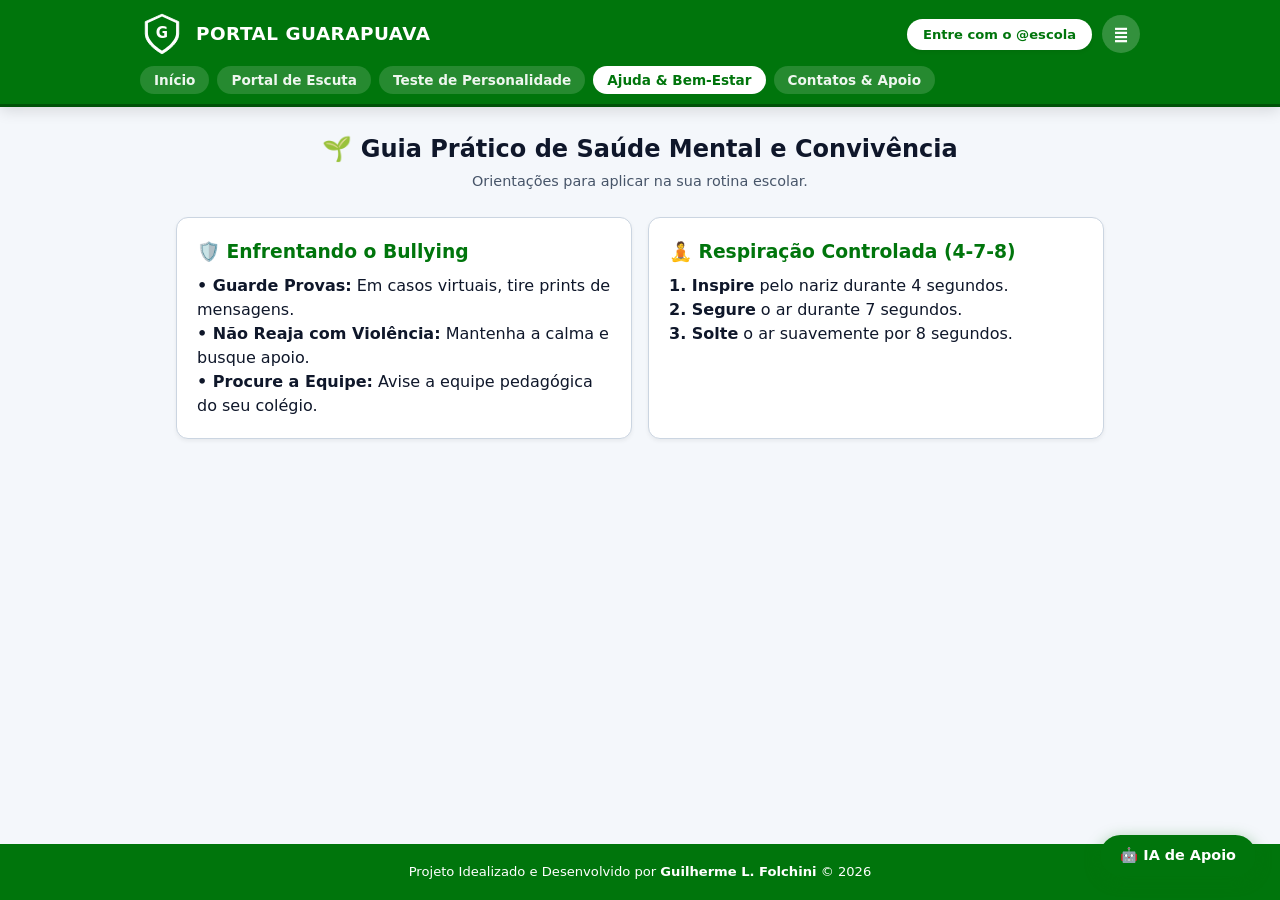
==== commit 3344186c: "V.3.14" ====
--- a/ajuda.html
+++ b/ajuda.html
@@ -11,7 +11,11 @@
   <header>
     <div class="top-bar">
       <div class="brand-container">
-        <img src="image_f3b6c3.png" alt="Brasão de Guarapuava" class="brasao-img">
+        <svg class="brasao-svg" viewBox="0 0 100 100">
+          <path d="M50 5 L88 22 V50 C88 75 50 95 50 95 C50 95 12 75 12 50 V22 Z" fill="#ffffff" stroke="#ffffff" stroke-width="2"/>
+          <path d="M50 10 L82 25 V48 C82 70 50 88 50 88 C50 88 18 70 18 48 V25 Z" fill="#00750C"/>
+          <text x="50" y="58" font-size="34" font-weight="900" fill="#ffffff" text-anchor="middle">G</text>
+        </svg>
         <a href="index.html" class="logo-link">PORTAL GUARAPUAVA</a>
       </div>
       <div class="top-bar-actions">
@@ -62,14 +66,14 @@
 
     <div class="contacts-grid">
       <div class="contact-card">
-        <h3 style="color:var(--g-blue); margin-bottom:8px;">🛡️ Enfrentando o Bullying</h3>
+        <h3 style="color:var(--primary); margin-bottom:8px;">🛡️ Enfrentando o Bullying</h3>
         <p><strong>• Guarde Provas:</strong> Em casos virtuais, tire prints de mensagens.</p>
         <p><strong>• Não Reaja com Violência:</strong> Mantenha a calma e busque apoio.</p>
         <p><strong>• Procure a Equipe:</strong> Avise a equipe pedagógica do seu colégio.</p>
       </div>
 
       <div class="contact-card">
-        <h3 style="color:var(--g-blue); margin-bottom:8px;">🧘 Respiração Controlada (4-7-8)</h3>
+        <h3 style="color:var(--primary); margin-bottom:8px;">🧘 Respiração Controlada (4-7-8)</h3>
         <p><strong>1. Inspire</strong> pelo nariz durante 4 segundos.</p>
         <p><strong>2. Segure</strong> o ar durante 7 segundos.</p>
         <p><strong>3. Solte</strong> o ar suavemente por 8 segundos.</p>
@@ -86,7 +90,7 @@
     </div>
     <div id="ai-chat-messages" class="ai-chat-messages">
       <div class="chat-msg bot">
-        Olá! Quer aprender técnicas para lidar com a ansiedade? Pergunte para mim!
+        Olá! Quer aprender estratégias de autocuidado ou alívio de estresse? Me chame!
       </div>
     </div>
     <div class="ai-chat-input-area">
--- a/style.css
+++ b/style.css
@@ -1,18 +1,17 @@
 /* ===================================================
-   PALETA OFICIAL DE GUARAPUAVA & VARIÁVEIS DE TEMA
+   COR PRINCIPAL: #00750C (VERDE GUARAPUAVA)
    =================================================== */
 :root {
-  --g-blue: #004375;
-  --g-teal: #006875;
-  --g-green: #00750C;
-  --g-emerald: #00755B;
+  --primary: #00750C;
+  --primary-hover: #005208;
+  --primary-light: rgba(0, 117, 12, 0.12);
+  --secondary: #004375;
+  --accent: #006875;
   
-  --primary: var(--g-blue);
-  --primary-hover: #002d50;
   --bg-main: #f4f7fb;
   --bg-card: #ffffff;
   --bg-input: #ffffff;
-  --bg-header: linear-gradient(135deg, #004375, #006875);
+  --bg-header: #00750C;
   --text-main: #0f172a;
   --text-muted: #475569;
   --border-color: #cbd5e1;
@@ -22,12 +21,13 @@
 }
 
 body.dark-mode {
-  --primary: #38bdf8;
-  --primary-hover: #0284c7;
+  --primary: #22c55e;
+  --primary-hover: #16a34a;
+  --primary-light: rgba(34, 197, 94, 0.15);
   --bg-main: #0b1329;
   --bg-card: #1e293b;
   --bg-input: #0f172a;
-  --bg-header: linear-gradient(135deg, #07162c, #0d2838);
+  --bg-header: #07162c;
   --text-main: #f8fafc;
   --text-muted: #94a3b8;
   --border-color: #334155;
@@ -66,7 +66,7 @@
 
 .hidden { display: none !important; }
 
-/* HEADER & ESTRUTURA */
+/* HEADER E LOGO SVG */
 header {
   background: var(--bg-header);
   color: #ffffff;
@@ -75,7 +75,7 @@
   top: 0;
   z-index: 1000;
   box-shadow: var(--shadow-md);
-  border-bottom: 3px solid var(--g-emerald);
+  border-bottom: 3px solid var(--primary-hover);
 }
 
 .top-bar {
@@ -93,11 +93,10 @@
   gap: 12px;
 }
 
-.brasao-img {
-  height: 48px;
-  width: auto;
-  object-fit: contain;
-  filter: drop-shadow(0px 2px 4px rgba(0,0,0,0.25));
+.brasao-svg {
+  width: 44px;
+  height: 44px;
+  flex-shrink: 0;
 }
 
 .logo-link {
@@ -118,9 +117,9 @@
 
 .btn-login-toggle {
   background: #ffffff;
-  color: var(--g-blue);
+  color: var(--primary);
   border: none;
-  padding: 7px 16px;
+  padding: 8px 16px;
   border-radius: 20px;
   font-weight: 700;
   font-size: 0.82rem;
@@ -132,7 +131,7 @@
   width: 38px;
   height: 38px;
   border-radius: 50%;
-  background: var(--g-emerald);
+  background: rgba(255, 255, 255, 0.2);
   color: #ffffff;
   border: none;
   font-size: 1.2rem;
@@ -193,15 +192,15 @@
   font-size: 0.85rem;
   padding: 6px 14px;
   border-radius: 16px;
-  background: rgba(255,255,255,0.12);
+  background: rgba(255,255,255,0.15);
 }
 
 .main-nav a.active, .main-nav a:hover {
-  background: var(--g-green);
-  color: #ffffff;
-}
-
-/* LAYOUT E CARDS */
+  background: #ffffff;
+  color: var(--primary);
+}
+
+/* ESTRUTURA PRINCIPAL */
 .container {
   max-width: 960px;
   margin: 24px auto;
@@ -215,7 +214,7 @@
 
 .hero-card {
   background: var(--bg-card);
-  border-left: 6px solid var(--g-green);
+  border-left: 6px solid var(--primary);
   border-right: 1px solid var(--border-color);
   border-top: 1px solid var(--border-color);
   border-bottom: 1px solid var(--border-color);
@@ -227,8 +226,8 @@
 }
 
 .hero-tag {
-  background: rgba(0, 117, 12, 0.12);
-  color: var(--g-green);
+  background: var(--primary-light);
+  color: var(--primary);
   font-size: 0.78rem;
   font-weight: 800;
   padding: 4px 12px;
@@ -257,8 +256,8 @@
 }
 
 .feature-icon { font-size: 2.2rem; margin-bottom: 8px; }
-.mural-card { border-top: 3px solid var(--g-emerald); }
-.mural-author { font-weight: 700; color: var(--g-blue); font-size: 0.88rem; margin-bottom: 6px; }
+.mural-card { border-top: 3px solid var(--primary); }
+.mural-author { font-weight: 700; color: var(--primary); font-size: 0.88rem; margin-bottom: 6px; }
 
 .form-group { margin-bottom: 16px; }
 .form-group label { display: block; font-weight: 600; font-size: 0.85rem; margin-bottom: 6px; }
@@ -274,7 +273,7 @@
 }
 
 .btn-primary {
-  background: var(--g-blue);
+  background: var(--primary);
   color: #ffffff;
   border: none;
   padding: 10px 20px;
@@ -285,9 +284,10 @@
   text-decoration: none;
   display: inline-block;
 }
+.btn-primary:hover { background: var(--primary-hover); }
 
 .btn-secondary {
-  background: var(--g-green);
+  background: var(--secondary);
   color: #ffffff;
   border: none;
   padding: 10px 20px;
@@ -301,14 +301,14 @@
 
 .alert-box { padding: 14px 18px; border-radius: 6px; font-size: 0.88rem; margin-bottom: 18px; }
 .alert-box.warning { background: rgba(245, 158, 11, 0.15); border: 1px solid #f59e0b; color: #b45309; }
-.alert-box.info { background: rgba(0, 104, 117, 0.12); border: 1px solid var(--g-teal); color: var(--text-main); }
+.alert-box.info { background: var(--primary-light); border: 1px solid var(--primary); color: var(--text-main); }
 
 /* CHAT DA IA (GUARABOT) */
 .ai-widget-button {
   position: fixed;
   bottom: 24px;
   right: 24px;
-  background: var(--g-green);
+  background: var(--primary);
   color: #ffffff;
   border: none;
   padding: 12px 20px;
@@ -324,8 +324,8 @@
   position: fixed;
   bottom: 85px;
   right: 24px;
-  width: 340px;
-  height: 460px;
+  width: 350px;
+  height: 480px;
   background: var(--bg-card);
   border: 1px solid var(--border-color);
   border-radius: var(--radius);
@@ -337,7 +337,7 @@
 }
 
 .ai-chat-header {
-  background: var(--g-blue);
+  background: var(--primary);
   color: #ffffff;
   padding: 12px 16px;
   display: flex;
@@ -357,13 +357,13 @@
   font-size: 0.88rem;
 }
 
-.chat-msg { max-width: 82%; padding: 9px 13px; border-radius: 12px; line-height: 1.4; }
-.chat-msg.bot { background: rgba(0, 104, 117, 0.12); color: var(--text-main); align-self: flex-start; }
-.chat-msg.user { background: var(--g-blue); color: #ffffff; align-self: flex-end; }
+.chat-msg { max-width: 85%; padding: 10px 14px; border-radius: 12px; line-height: 1.4; }
+.chat-msg.bot { background: var(--primary-light); color: var(--text-main); align-self: flex-start; border-left: 3px solid var(--primary); }
+.chat-msg.user { background: var(--primary); color: #ffffff; align-self: flex-end; }
 
 .ai-chat-input-area { padding: 10px; border-top: 1px solid var(--border-color); display: flex; gap: 6px; }
 .ai-chat-input-area input { flex: 1; padding: 8px 12px; border: 1px solid var(--border-color); border-radius: 20px; outline: none; }
-.ai-chat-input-area button { background: var(--g-green); color: #ffffff; border: none; padding: 8px 14px; border-radius: 20px; font-weight: bold; cursor: pointer; }
+.ai-chat-input-area button { background: var(--primary); color: #ffffff; border: none; padding: 8px 14px; border-radius: 20px; font-weight: bold; cursor: pointer; }
 
 .toast-balao {
   position: fixed;
@@ -402,7 +402,7 @@
 
 #btn-back-to-top {
   position: fixed; bottom: 85px; left: 20px;
-  background: var(--g-blue); color: #ffffff; border: none;
+  background: var(--primary); color: #ffffff; border: none;
   padding: 8px 16px; border-radius: 20px; cursor: pointer; font-weight: 700;
   display: none;
 }
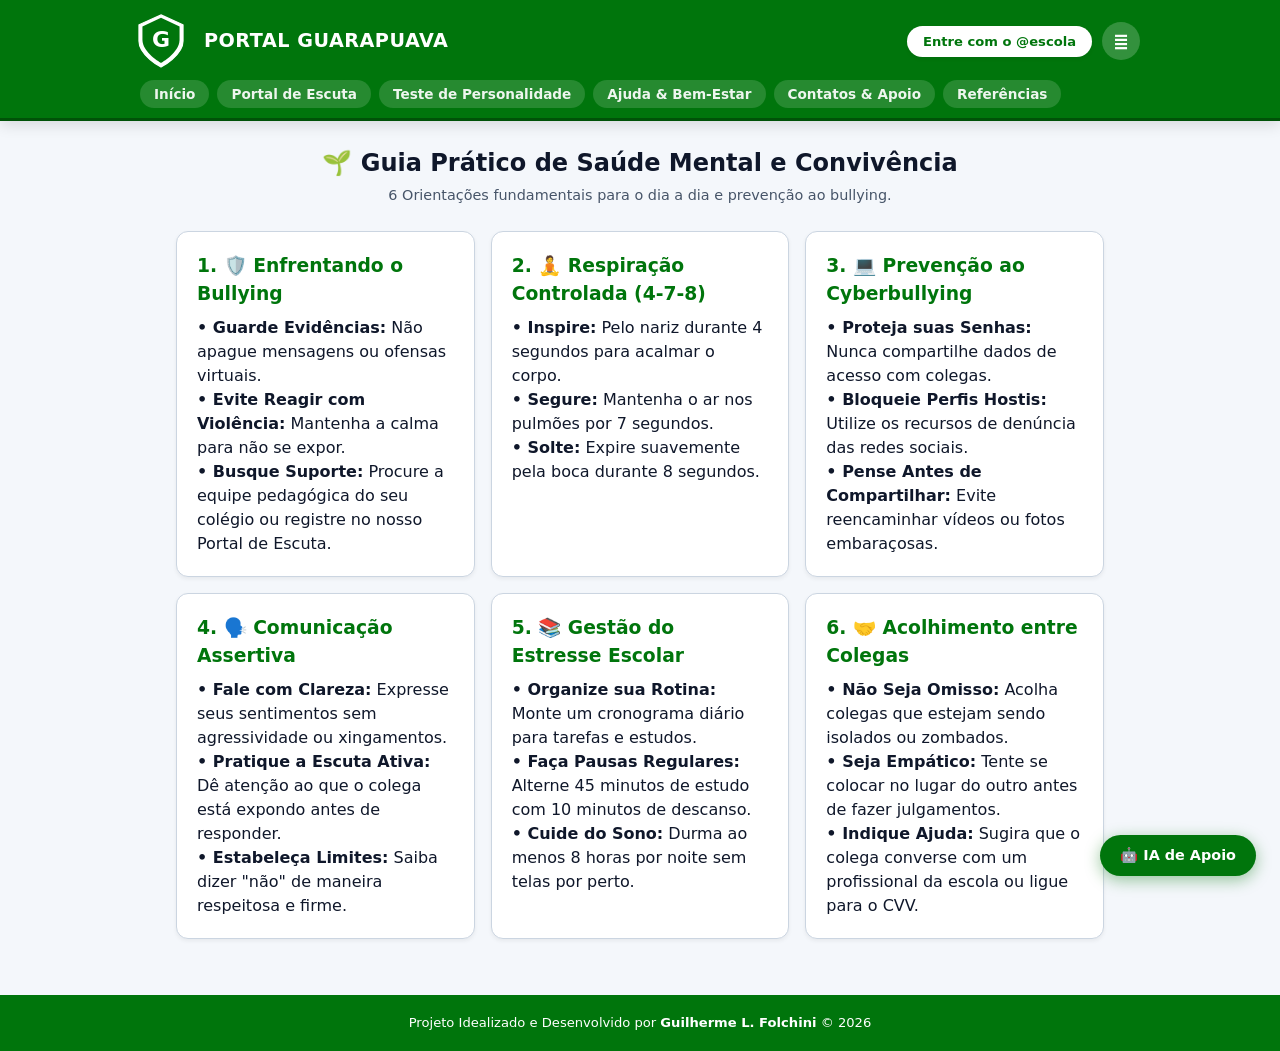
==== commit 8094c772: "V.3.2" ====
--- a/ajuda.html
+++ b/ajuda.html
@@ -14,7 +14,7 @@
         <svg class="brasao-svg" viewBox="0 0 100 100">
           <path d="M50 5 L88 22 V50 C88 75 50 95 50 95 C50 95 12 75 12 50 V22 Z" fill="#ffffff" stroke="#ffffff" stroke-width="2"/>
           <path d="M50 10 L82 25 V48 C82 70 50 88 50 88 C50 88 18 70 18 48 V25 Z" fill="#00750C"/>
-          <text x="50" y="58" font-size="34" font-weight="900" fill="#ffffff" text-anchor="middle">G</text>
+          <text x="50" y="60" font-size="38" font-weight="900" fill="#ffffff" text-anchor="middle">G</text>
         </svg>
         <a href="index.html" class="logo-link">PORTAL GUARAPUAVA</a>
       </div>
@@ -48,35 +48,64 @@
     </div>
 
     <nav class="main-nav">
-      <ul>
-        <li><a href="index.html">Início</a></li>
-        <li><a href="denuncia.html">Portal de Escuta</a></li>
-        <li><a href="teste.html">Teste de Personalidade</a></li>
-        <li><a href="ajuda.html" class="active">Ajuda & Bem-Estar</a></li>
-        <li><a href="contatos.html">Contatos & Apoio</a></li>
-      </ul>
-    </nav>
+  <ul>
+    <li><a href="index.html">Início</a></li>
+    <li><a href="denuncia.html">Portal de Escuta</a></li>
+    <li><a href="teste.html">Teste de Personalidade</a></li>
+    <li><a href="ajuda.html">Ajuda & Bem-Estar</a></li>
+    <li><a href="contatos.html">Contatos & Apoio</a></li>
+    <li><a href="referencias.html">Referências</a></li>
+  </ul>
+</nav>
   </header>
 
   <main class="container">
     <div class="section-header">
       <h2>🌱 Guia Prático de Saúde Mental e Convivência</h2>
-      <p class="subtitle">Orientações para aplicar na sua rotina escolar.</p>
+      <p class="subtitle">6 Orientações fundamentais para o dia a dia e prevenção ao bullying.</p>
     </div>
 
     <div class="contacts-grid">
       <div class="contact-card">
-        <h3 style="color:var(--primary); margin-bottom:8px;">🛡️ Enfrentando o Bullying</h3>
-        <p><strong>• Guarde Provas:</strong> Em casos virtuais, tire prints de mensagens.</p>
-        <p><strong>• Não Reaja com Violência:</strong> Mantenha a calma e busque apoio.</p>
-        <p><strong>• Procure a Equipe:</strong> Avise a equipe pedagógica do seu colégio.</p>
+        <h3 style="color:var(--primary); margin-bottom:8px;">1. 🛡️ Enfrentando o Bullying</h3>
+        <p><strong>• Guarde Evidências:</strong> Não apague mensagens ou ofensas virtuais.</p>
+        <p><strong>• Evite Reagir com Violência:</strong> Mantenha a calma para não se expor.</p>
+        <p><strong>• Busque Suporte:</strong> Procure a equipe pedagógica do seu colégio ou registre no nosso Portal de Escuta.</p>
       </div>
 
       <div class="contact-card">
-        <h3 style="color:var(--primary); margin-bottom:8px;">🧘 Respiração Controlada (4-7-8)</h3>
-        <p><strong>1. Inspire</strong> pelo nariz durante 4 segundos.</p>
-        <p><strong>2. Segure</strong> o ar durante 7 segundos.</p>
-        <p><strong>3. Solte</strong> o ar suavemente por 8 segundos.</p>
+        <h3 style="color:var(--primary); margin-bottom:8px;">2. 🧘 Respiração Controlada (4-7-8)</h3>
+        <p><strong>• Inspire:</strong> Pelo nariz durante 4 segundos para acalmar o corpo.</p>
+        <p><strong>• Segure:</strong> Mantenha o ar nos pulmões por 7 segundos.</p>
+        <p><strong>• Solte:</strong> Expire suavemente pela boca durante 8 segundos.</p>
+      </div>
+
+      <div class="contact-card">
+        <h3 style="color:var(--primary); margin-bottom:8px;">3. 💻 Prevenção ao Cyberbullying</h3>
+        <p><strong>• Proteja suas Senhas:</strong> Nunca compartilhe dados de acesso com colegas.</p>
+        <p><strong>• Bloqueie Perfis Hostis:</strong> Utilize os recursos de denúncia das redes sociais.</p>
+        <p><strong>• Pense Antes de Compartilhar:</strong> Evite reencaminhar vídeos ou fotos embaraçosas.</p>
+      </div>
+
+      <div class="contact-card">
+        <h3 style="color:var(--primary); margin-bottom:8px;">4. 🗣️ Comunicação Assertiva</h3>
+        <p><strong>• Fale com Clareza:</strong> Expresse seus sentimentos sem agressividade ou xingamentos.</p>
+        <p><strong>• Pratique a Escuta Ativa:</strong> Dê atenção ao que o colega está expondo antes de responder.</p>
+        <p><strong>• Estabeleça Limites:</strong> Saiba dizer "não" de maneira respeitosa e firme.</p>
+      </div>
+
+      <div class="contact-card">
+        <h3 style="color:var(--primary); margin-bottom:8px;">5. 📚 Gestão do Estresse Escolar</h3>
+        <p><strong>• Organize sua Rotina:</strong> Monte um cronograma diário para tarefas e estudos.</p>
+        <p><strong>• Faça Pausas Regulares:</strong> Alterne 45 minutos de estudo com 10 minutos de descanso.</p>
+        <p><strong>• Cuide do Sono:</strong> Durma ao menos 8 horas por noite sem telas por perto.</p>
+      </div>
+
+      <div class="contact-card">
+        <h3 style="color:var(--primary); margin-bottom:8px;">6. 🤝 Acolhimento entre Colegas</h3>
+        <p><strong>• Não Seja Omisso:</strong> Acolha colegas que estejam sendo isolados ou zombados.</p>
+        <p><strong>• Seja Empático:</strong> Tente se colocar no lugar do outro antes de fazer julgamentos.</p>
+        <p><strong>• Indique Ajuda:</strong> Sugira que o colega converse com um profissional da escola ou ligue para o CVV.</p>
       </div>
     </div>
   </main>
@@ -90,7 +119,7 @@
     </div>
     <div id="ai-chat-messages" class="ai-chat-messages">
       <div class="chat-msg bot">
-        Olá! Quer aprender estratégias de autocuidado ou alívio de estresse? Me chame!
+        Olá! Quer aprender estratégias de autocuidado ou tirar dúvidas sobre convivência escolar? Fale comigo!
       </div>
     </div>
     <div class="ai-chat-input-area">
--- a/style.css
+++ b/style.css
@@ -66,7 +66,7 @@
 
 .hidden { display: none !important; }
 
-/* HEADER E LOGO SVG */
+/* HEADER E AJUSTE DO BRASÃO SVG */
 header {
   background: var(--bg-header);
   color: #ffffff;
@@ -90,20 +90,22 @@
 .brand-container {
   display: flex;
   align-items: center;
-  gap: 12px;
+  gap: 14px;
+  margin-left: -8px; /* Ajuste para o canto esquerdo */
 }
 
 .brasao-svg {
-  width: 44px;
-  height: 44px;
+  width: 58px; /* Tamanho maior */
+  height: 58px;
   flex-shrink: 0;
+  display: block;
 }
 
 .logo-link {
   text-decoration: none;
   color: #ffffff;
   font-weight: 800;
-  font-size: 1.15rem;
+  font-size: 1.2rem;
   letter-spacing: 0.5px;
 }
 
@@ -240,14 +242,14 @@
 .hero-text { color: var(--text-muted); max-width: 620px; margin: 0 auto 24px auto; font-size: 0.95rem; }
 .hero-actions { display: flex; justify-content: center; gap: 12px; flex-wrap: wrap; }
 
-.features-grid, .mural-grid, .contacts-grid {
+.features-grid, .mural-grid, .contacts-grid, .refs-grid {
   display: grid;
-  grid-template-columns: repeat(auto-fit, minmax(260px, 1fr));
+  grid-template-columns: repeat(auto-fit, minmax(280px, 1fr));
   gap: 16px;
   margin-bottom: 32px;
 }
 
-.feature-item, .mural-card, .contact-card, .form-container, .mural-form-card {
+.feature-item, .mural-card, .contact-card, .ref-card, .form-container, .mural-form-card {
   background: var(--bg-card);
   border: 1px solid var(--border-color);
   padding: 20px;
@@ -258,6 +260,26 @@
 .feature-icon { font-size: 2.2rem; margin-bottom: 8px; }
 .mural-card { border-top: 3px solid var(--primary); }
 .mural-author { font-weight: 700; color: var(--primary); font-size: 0.88rem; margin-bottom: 6px; }
+
+.ref-card {
+  border-top: 4px solid var(--primary);
+  display: flex;
+  flex-direction: column;
+  justify-content: space-between;
+}
+
+.ref-card h3 { font-size: 1.05rem; margin-bottom: 8px; color: var(--text-main); }
+.ref-card p { font-size: 0.88rem; color: var(--text-muted); margin-bottom: 14px; }
+.ref-badge {
+  display: inline-block;
+  font-size: 0.72rem;
+  background: var(--primary-light);
+  color: var(--primary);
+  padding: 3px 8px;
+  border-radius: 4px;
+  font-weight: bold;
+  margin-bottom: 8px;
+}
 
 .form-group { margin-bottom: 16px; }
 .form-group label { display: block; font-weight: 600; font-size: 0.85rem; margin-bottom: 6px; }
@@ -298,6 +320,17 @@
   text-decoration: none;
   display: inline-block;
 }
+
+.btn-link-out {
+  font-size: 0.85rem;
+  font-weight: 700;
+  color: var(--primary);
+  text-decoration: none;
+  display: inline-flex;
+  align-items: center;
+  gap: 4px;
+}
+.btn-link-out:hover { text-decoration: underline; }
 
 .alert-box { padding: 14px 18px; border-radius: 6px; font-size: 0.88rem; margin-bottom: 18px; }
 .alert-box.warning { background: rgba(245, 158, 11, 0.15); border: 1px solid #f59e0b; color: #b45309; }
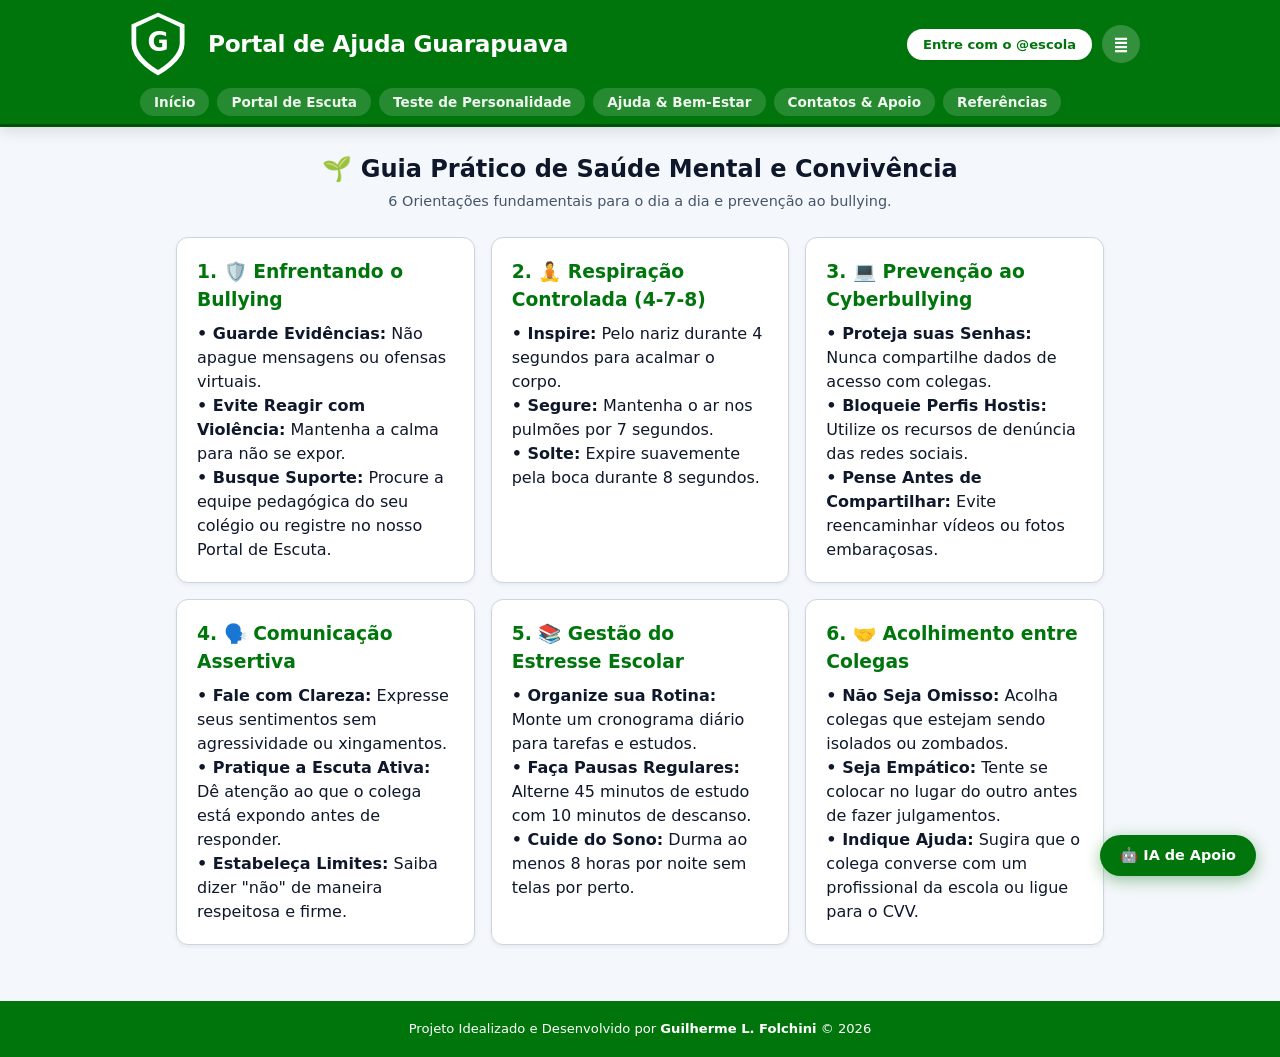
==== commit 3c92759d: "V.4" ====
--- a/ajuda.html
+++ b/ajuda.html
@@ -9,55 +9,55 @@
 <body>
 
   <header>
-    <div class="top-bar">
-      <div class="brand-container">
-        <svg class="brasao-svg" viewBox="0 0 100 100">
-          <path d="M50 5 L88 22 V50 C88 75 50 95 50 95 C50 95 12 75 12 50 V22 Z" fill="#ffffff" stroke="#ffffff" stroke-width="2"/>
-          <path d="M50 10 L82 25 V48 C82 70 50 88 50 88 C50 88 18 70 18 48 V25 Z" fill="#00750C"/>
-          <text x="50" y="60" font-size="38" font-weight="900" fill="#ffffff" text-anchor="middle">G</text>
-        </svg>
-        <a href="index.html" class="logo-link">PORTAL GUARAPUAVA</a>
+  <div class="top-bar">
+    <div class="brand-container">
+      <svg class="brasao-svg" viewBox="0 0 100 100">
+        <path d="M50 5 L88 22 V50 C88 75 50 95 50 95 C50 95 12 75 12 50 V22 Z" fill="#ffffff" stroke="#ffffff" stroke-width="2"/>
+        <path d="M50 10 L82 25 V48 C82 70 50 88 50 88 C50 88 18 70 18 48 V25 Z" fill="#00750C"/>
+        <text x="50" y="60" font-size="38" font-weight="900" fill="#ffffff" text-anchor="middle">G</text>
+      </svg>
+      <a href="index.html" class="logo-link">Portal de Ajuda Guarapuava</a>
+    </div>
+    <div class="top-bar-actions">
+      <div class="login-wrapper">
+        <button id="btn-toggle-login" class="btn-login-toggle">Entre com o @escola</button>
+        <div id="login-dropdown" class="login-dropdown-menu hidden">
+          <div id="login-form-container">
+            <h4 style="margin-bottom:4px; font-size:0.9rem;">Acesso Seed PR</h4>
+            <p style="font-size:0.75rem; color:var(--text-muted); margin-bottom:12px;">Utilize sua conta <code>@escola.pr.gov.br</code></p>
+            <form id="form-login-seed">
+              <input type="email" id="email-seed" placeholder="seu.nome@escola.pr.gov.br" style="margin-bottom:10px;" required>
+              <input type="password" id="senha-seed" placeholder="••••••••" style="margin-bottom:12px;" required>
+              <button type="submit" class="btn-primary" style="width:100%; padding:8px;">Entrar</button>
+            </form>
+          </div>
+          <div id="user-profile-badge" class="hidden"></div>
+        </div>
       </div>
-      <div class="top-bar-actions">
-        <div class="login-wrapper">
-          <button id="btn-toggle-login" class="btn-login-toggle">Entre com o @escola</button>
-          <div id="login-dropdown" class="login-dropdown-menu hidden">
-            <div id="login-form-container">
-              <h4 style="margin-bottom:4px; font-size:0.9rem;">Acesso Seed PR</h4>
-              <p style="font-size:0.75rem; color:var(--text-muted); margin-bottom:12px;">Utilize sua conta <code>@escola.pr.gov.br</code></p>
-              <form id="form-login-seed">
-                <input type="email" id="email-seed" placeholder="seu.nome@escola.pr.gov.br" style="margin-bottom:10px;" required>
-                <input type="password" id="senha-seed" placeholder="••••••••" style="margin-bottom:12px;" required>
-                <button type="submit" class="btn-primary" style="width:100%; padding:8px;">Entrar</button>
-              </form>
-            </div>
-            <div id="user-profile-badge" class="hidden"></div>
-          </div>
-        </div>
 
-        <div class="accessibility-wrapper">
-          <button id="btn-toggle-accessibility" class="btn-acc-circle" title="Acessibilidade">≣</button>
-          <div id="accessibility-menu" class="accessibility-dropdown hidden">
-            <button id="btn-font-increase">A+ Aumentar Fonte</button>
-            <button id="btn-font-decrease">A- Diminuir Fonte</button>
-            <button id="btn-dark-mode">Modo Escuro</button>
-            <button id="btn-high-contrast">Alto Contraste</button>
-          </div>
+      <div class="accessibility-wrapper">
+        <button id="btn-toggle-accessibility" class="btn-acc-circle" title="Acessibilidade">≣</button>
+        <div id="accessibility-menu" class="accessibility-dropdown hidden">
+          <button id="btn-font-increase">A+ Aumentar Fonte</button>
+          <button id="btn-font-decrease">A- Diminuir Fonte</button>
+          <button id="btn-dark-mode">Modo Escuro</button>
+          <button id="btn-high-contrast">Alto Contraste</button>
         </div>
       </div>
     </div>
+  </div>
 
-    <nav class="main-nav">
-  <ul>
-    <li><a href="index.html">Início</a></li>
-    <li><a href="denuncia.html">Portal de Escuta</a></li>
-    <li><a href="teste.html">Teste de Personalidade</a></li>
-    <li><a href="ajuda.html">Ajuda & Bem-Estar</a></li>
-    <li><a href="contatos.html">Contatos & Apoio</a></li>
-    <li><a href="referencias.html">Referências</a></li>
-  </ul>
-</nav>
-  </header>
+  <nav class="main-nav">
+    <ul>
+      <li><a href="index.html">Início</a></li>
+      <li><a href="denuncia.html">Portal de Escuta</a></li>
+      <li><a href="teste.html">Teste de Personalidade</a></li>
+      <li><a href="ajuda.html">Ajuda & Bem-Estar</a></li>
+      <li><a href="contatos.html">Contatos & Apoio</a></li>
+      <li><a href="referencias.html">Referências</a></li>
+    </ul>
+  </nav>
+</header>
 
   <main class="container">
     <div class="section-header">
--- a/style.css
+++ b/style.css
@@ -1,6 +1,8 @@
 /* ===================================================
+   PORTAL DE AJUDA GUARAPUAVA - ESTILOS GLOBAIS
    COR PRINCIPAL: #00750C (VERDE GUARAPUAVA)
    =================================================== */
+
 :root {
   --primary: #00750C;
   --primary-hover: #005208;
@@ -20,6 +22,7 @@
   --radius: 12px;
 }
 
+/* MODO ESCURO */
 body.dark-mode {
   --primary: #22c55e;
   --primary-hover: #16a34a;
@@ -35,6 +38,7 @@
   --shadow-md: 0 4px 14px rgba(0,0,0,0.5);
 }
 
+/* ALTO CONTRASTE */
 body.high-contrast {
   --bg-main: #000000 !important;
   --bg-card: #000000 !important;
@@ -64,13 +68,17 @@
   line-height: 1.5;
 }
 
-.hidden { display: none !important; }
-
-/* HEADER E AJUSTE DO BRASÃO SVG */
+.hidden { 
+  display: none !important; 
+}
+
+/* ===================================================
+   CABEÇALHO, TOP BAR, LOGO E TÍTULO
+   =================================================== */
 header {
   background: var(--bg-header);
   color: #ffffff;
-  padding: 12px 20px;
+  padding: 10px 20px;
   position: sticky;
   top: 0;
   z-index: 1000;
@@ -90,13 +98,13 @@
 .brand-container {
   display: flex;
   align-items: center;
-  gap: 14px;
-  margin-left: -8px; /* Ajuste para o canto esquerdo */
+  gap: 16px;
+  margin-left: -16px; /* Deslocamento extra para a esquerda */
 }
 
 .brasao-svg {
-  width: 58px; /* Tamanho maior */
-  height: 58px;
+  width: 68px; /* Tamanho maior do símbolo G */
+  height: 68px;
   flex-shrink: 0;
   display: block;
 }
@@ -105,11 +113,14 @@
   text-decoration: none;
   color: #ffffff;
   font-weight: 800;
-  font-size: 1.2rem;
-  letter-spacing: 0.5px;
-}
-
-body.high-contrast .logo-link { color: #ffff00 !important; }
+  font-size: 1.45rem; /* Título maior */
+  letter-spacing: -0.3px;
+  line-height: 1.2;
+}
+
+body.high-contrast .logo-link { 
+  color: #ffff00 !important; 
+}
 
 .top-bar-actions {
   display: flex;
@@ -117,6 +128,7 @@
   gap: 10px;
 }
 
+/* BOTÕES DE ACESSO E ACESSIBILIDADE */
 .btn-login-toggle {
   background: #ffffff;
   color: var(--primary);
@@ -127,6 +139,11 @@
   font-size: 0.82rem;
   cursor: pointer;
   box-shadow: var(--shadow-sm);
+  transition: opacity 0.2s;
+}
+
+.btn-login-toggle:hover {
+  opacity: 0.9;
 }
 
 .btn-acc-circle {
@@ -144,7 +161,13 @@
   font-weight: bold;
 }
 
-.accessibility-wrapper, .login-wrapper { position: relative; }
+.btn-acc-circle:hover {
+  background: rgba(255, 255, 255, 0.3);
+}
+
+.accessibility-wrapper, .login-wrapper { 
+  position: relative; 
+}
 
 .accessibility-dropdown, .login-dropdown-menu {
   position: absolute;
@@ -174,6 +197,11 @@
   font-size: 0.85rem;
 }
 
+.accessibility-dropdown button:hover {
+  background: var(--primary-light);
+}
+
+/* NAVEGAÇÃO PRINCIPAL */
 .main-nav {
   max-width: 1000px;
   margin: 12px auto 0 auto;
@@ -195,6 +223,7 @@
   padding: 6px 14px;
   border-radius: 16px;
   background: rgba(255,255,255,0.15);
+  transition: all 0.2s;
 }
 
 .main-nav a.active, .main-nav a:hover {
@@ -202,7 +231,9 @@
   color: var(--primary);
 }
 
-/* ESTRUTURA PRINCIPAL */
+/* ===================================================
+   LAYOUT PRINCIPAL E CARDS
+   =================================================== */
 .container {
   max-width: 960px;
   margin: 24px auto;
@@ -211,8 +242,16 @@
   width: 100%;
 }
 
-.section-header { margin-bottom: 24px; text-align: center; }
-.subtitle { color: var(--text-muted); font-size: 0.9rem; margin-top: 4px; }
+.section-header { 
+  margin-bottom: 24px; 
+  text-align: center; 
+}
+
+.subtitle { 
+  color: var(--text-muted); 
+  font-size: 0.9rem; 
+  margin-top: 4px; 
+}
 
 .hero-card {
   background: var(--bg-card);
@@ -238,10 +277,26 @@
   margin-bottom: 12px;
 }
 
-.hero-title { font-size: 1.8rem; margin-bottom: 12px; }
-.hero-text { color: var(--text-muted); max-width: 620px; margin: 0 auto 24px auto; font-size: 0.95rem; }
-.hero-actions { display: flex; justify-content: center; gap: 12px; flex-wrap: wrap; }
-
+.hero-title { 
+  font-size: 1.8rem; 
+  margin-bottom: 12px; 
+}
+
+.hero-text { 
+  color: var(--text-muted); 
+  max-width: 620px; 
+  margin: 0 auto 24px auto; 
+  font-size: 0.95rem; 
+}
+
+.hero-actions { 
+  display: flex; 
+  justify-content: center; 
+  gap: 12px; 
+  flex-wrap: wrap; 
+}
+
+/* GRIDS PARA CARDS */
 .features-grid, .mural-grid, .contacts-grid, .refs-grid {
   display: grid;
   grid-template-columns: repeat(auto-fit, minmax(280px, 1fr));
@@ -257,9 +312,21 @@
   box-shadow: var(--shadow-sm);
 }
 
-.feature-icon { font-size: 2.2rem; margin-bottom: 8px; }
-.mural-card { border-top: 3px solid var(--primary); }
-.mural-author { font-weight: 700; color: var(--primary); font-size: 0.88rem; margin-bottom: 6px; }
+.feature-icon { 
+  font-size: 2.2rem; 
+  margin-bottom: 8px; 
+}
+
+.mural-card { 
+  border-top: 3px solid var(--primary); 
+}
+
+.mural-author { 
+  font-weight: 700; 
+  color: var(--primary); 
+  font-size: 0.88rem; 
+  margin-bottom: 6px; 
+}
 
 .ref-card {
   border-top: 4px solid var(--primary);
@@ -268,8 +335,18 @@
   justify-content: space-between;
 }
 
-.ref-card h3 { font-size: 1.05rem; margin-bottom: 8px; color: var(--text-main); }
-.ref-card p { font-size: 0.88rem; color: var(--text-muted); margin-bottom: 14px; }
+.ref-card h3 { 
+  font-size: 1.05rem; 
+  margin-bottom: 8px; 
+  color: var(--text-main); 
+}
+
+.ref-card p { 
+  font-size: 0.88rem; 
+  color: var(--text-muted); 
+  margin-bottom: 14px; 
+}
+
 .ref-badge {
   display: inline-block;
   font-size: 0.72rem;
@@ -281,8 +358,19 @@
   margin-bottom: 8px;
 }
 
-.form-group { margin-bottom: 16px; }
-.form-group label { display: block; font-weight: 600; font-size: 0.85rem; margin-bottom: 6px; }
+/* ===================================================
+   FORMULÁRIOS E INPUTS
+   =================================================== */
+.form-group { 
+  margin-bottom: 16px; 
+}
+
+.form-group label { 
+  display: block; 
+  font-weight: 600; 
+  font-size: 0.85rem; 
+  margin-bottom: 6px; 
+}
 
 input[type="text"], input[type="email"], input[type="password"], select, textarea {
   width: 100%;
@@ -305,8 +393,12 @@
   cursor: pointer;
   text-decoration: none;
   display: inline-block;
-}
-.btn-primary:hover { background: var(--primary-hover); }
+  transition: background-color 0.2s;
+}
+
+.btn-primary:hover { 
+  background: var(--primary-hover); 
+}
 
 .btn-secondary {
   background: var(--secondary);
@@ -330,13 +422,34 @@
   align-items: center;
   gap: 4px;
 }
-.btn-link-out:hover { text-decoration: underline; }
-
-.alert-box { padding: 14px 18px; border-radius: 6px; font-size: 0.88rem; margin-bottom: 18px; }
-.alert-box.warning { background: rgba(245, 158, 11, 0.15); border: 1px solid #f59e0b; color: #b45309; }
-.alert-box.info { background: var(--primary-light); border: 1px solid var(--primary); color: var(--text-main); }
-
-/* CHAT DA IA (GUARABOT) */
+
+.btn-link-out:hover { 
+  text-decoration: underline; 
+}
+
+/* ALERTAS */
+.alert-box { 
+  padding: 14px 18px; 
+  border-radius: 6px; 
+  font-size: 0.88rem; 
+  margin-bottom: 18px; 
+}
+
+.alert-box.warning { 
+  background: rgba(245, 158, 11, 0.15); 
+  border: 1px solid #f59e0b; 
+  color: #b45309; 
+}
+
+.alert-box.info { 
+  background: var(--primary-light); 
+  border: 1px solid var(--primary); 
+  color: var(--text-main); 
+}
+
+/* ===================================================
+   CHAT DA IA (GUARABOT 2.0)
+   =================================================== */
 .ai-widget-button {
   position: fixed;
   bottom: 24px;
@@ -378,7 +491,13 @@
   align-items: center;
 }
 
-.btn-close-chat { background: transparent; border: none; color: #ffffff; font-size: 1.2rem; cursor: pointer; }
+.btn-close-chat { 
+  background: transparent; 
+  border: none; 
+  color: #ffffff; 
+  font-size: 1.2rem; 
+  cursor: pointer; 
+}
 
 .ai-chat-messages {
   flex: 1;
@@ -390,14 +509,62 @@
   font-size: 0.88rem;
 }
 
-.chat-msg { max-width: 85%; padding: 10px 14px; border-radius: 12px; line-height: 1.4; }
-.chat-msg.bot { background: var(--primary-light); color: var(--text-main); align-self: flex-start; border-left: 3px solid var(--primary); }
-.chat-msg.user { background: var(--primary); color: #ffffff; align-self: flex-end; }
-
-.ai-chat-input-area { padding: 10px; border-top: 1px solid var(--border-color); display: flex; gap: 6px; }
-.ai-chat-input-area input { flex: 1; padding: 8px 12px; border: 1px solid var(--border-color); border-radius: 20px; outline: none; }
-.ai-chat-input-area button { background: var(--primary); color: #ffffff; border: none; padding: 8px 14px; border-radius: 20px; font-weight: bold; cursor: pointer; }
-
+.chat-msg { 
+  max-width: 85%; 
+  padding: 10px 14px; 
+  border-radius: 12px; 
+  line-height: 1.4; 
+  white-space: pre-line;
+}
+
+.chat-msg.bot { 
+  background: var(--primary-light); 
+  color: var(--text-main); 
+  align-self: flex-start; 
+  border-left: 3px solid var(--primary); 
+}
+
+.chat-msg.user { 
+  background: var(--primary); 
+  color: #ffffff; 
+  align-self: flex-end; 
+}
+
+.typing-indicator {
+  font-style: italic;
+  color: var(--text-muted);
+  font-size: 0.8rem;
+  padding: 6px 12px;
+}
+
+.ai-chat-input-area { 
+  padding: 10px; 
+  border-top: 1px solid var(--border-color); 
+  display: flex; 
+  gap: 6px; 
+}
+
+.ai-chat-input-area input { 
+  flex: 1; 
+  padding: 8px 12px; 
+  border: 1px solid var(--border-color); 
+  border-radius: 20px; 
+  outline: none; 
+}
+
+.ai-chat-input-area button { 
+  background: var(--primary); 
+  color: #ffffff; 
+  border: none; 
+  padding: 8px 14px; 
+  border-radius: 20px; 
+  font-weight: bold; 
+  cursor: pointer; 
+}
+
+/* ===================================================
+   TOASTS, MODAIS E RODAPÉ
+   =================================================== */
 .toast-balao {
   position: fixed;
   bottom: 24px;
@@ -414,7 +581,10 @@
   pointer-events: none;
   transition: opacity 0.3s ease;
 }
-.toast-balao.show { opacity: 1; }
+
+.toast-balao.show { 
+  opacity: 1; 
+}
 
 .modal-overlay {
   position: fixed;
@@ -423,6 +593,7 @@
   display: flex; align-items: center; justify-content: center;
   z-index: 3000;
 }
+
 .modal-box {
   background: var(--bg-card);
   padding: 24px;
@@ -431,12 +602,25 @@
   max-width: 400px;
   width: 90%;
 }
-.modal-buttons { display: flex; gap: 10px; justify-content: center; margin-top: 18px; }
+
+.modal-buttons { 
+  display: flex; 
+  gap: 10px; 
+  justify-content: center; 
+  margin-top: 18px; 
+}
 
 #btn-back-to-top {
-  position: fixed; bottom: 85px; left: 20px;
-  background: var(--primary); color: #ffffff; border: none;
-  padding: 8px 16px; border-radius: 20px; cursor: pointer; font-weight: 700;
+  position: fixed; 
+  bottom: 85px; 
+  left: 20px;
+  background: var(--primary); 
+  color: #ffffff; 
+  border: none;
+  padding: 8px 16px; 
+  border-radius: 20px; 
+  cursor: pointer; 
+  font-weight: 700;
   display: none;
 }
 
